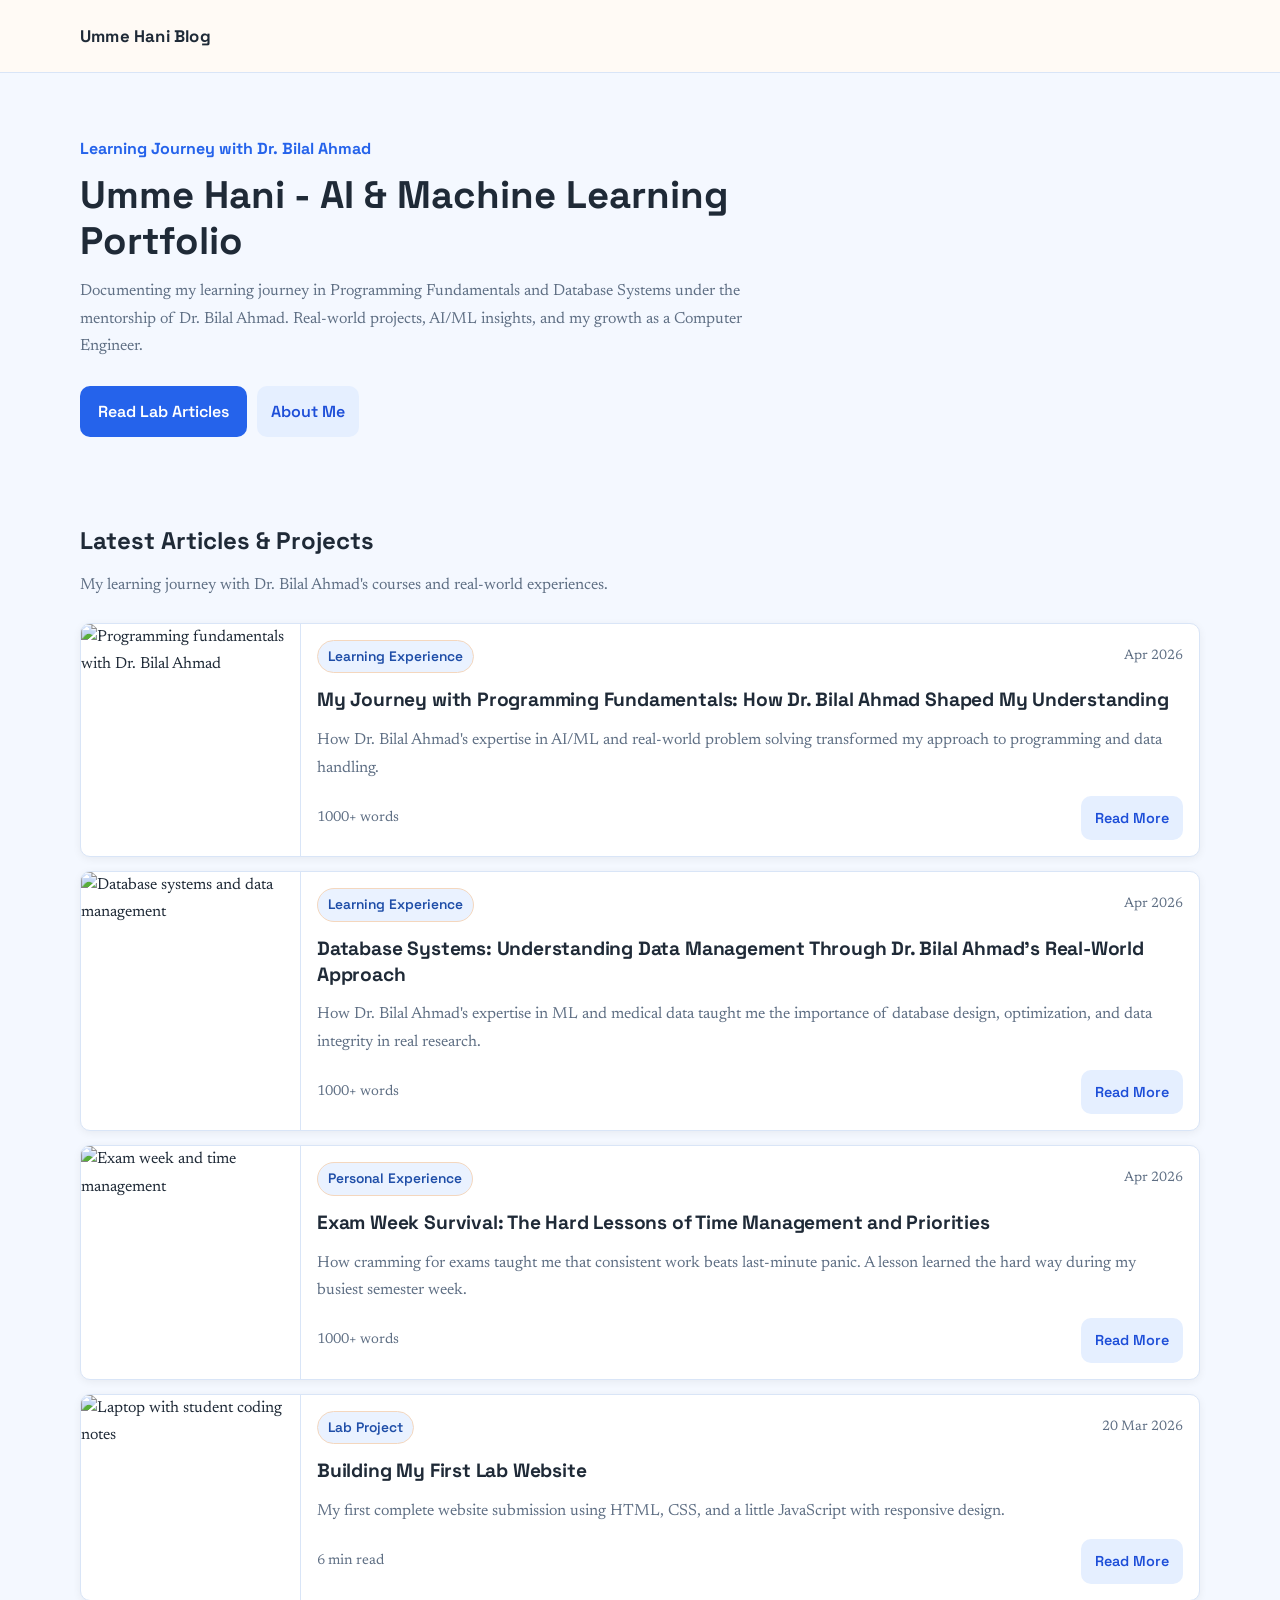
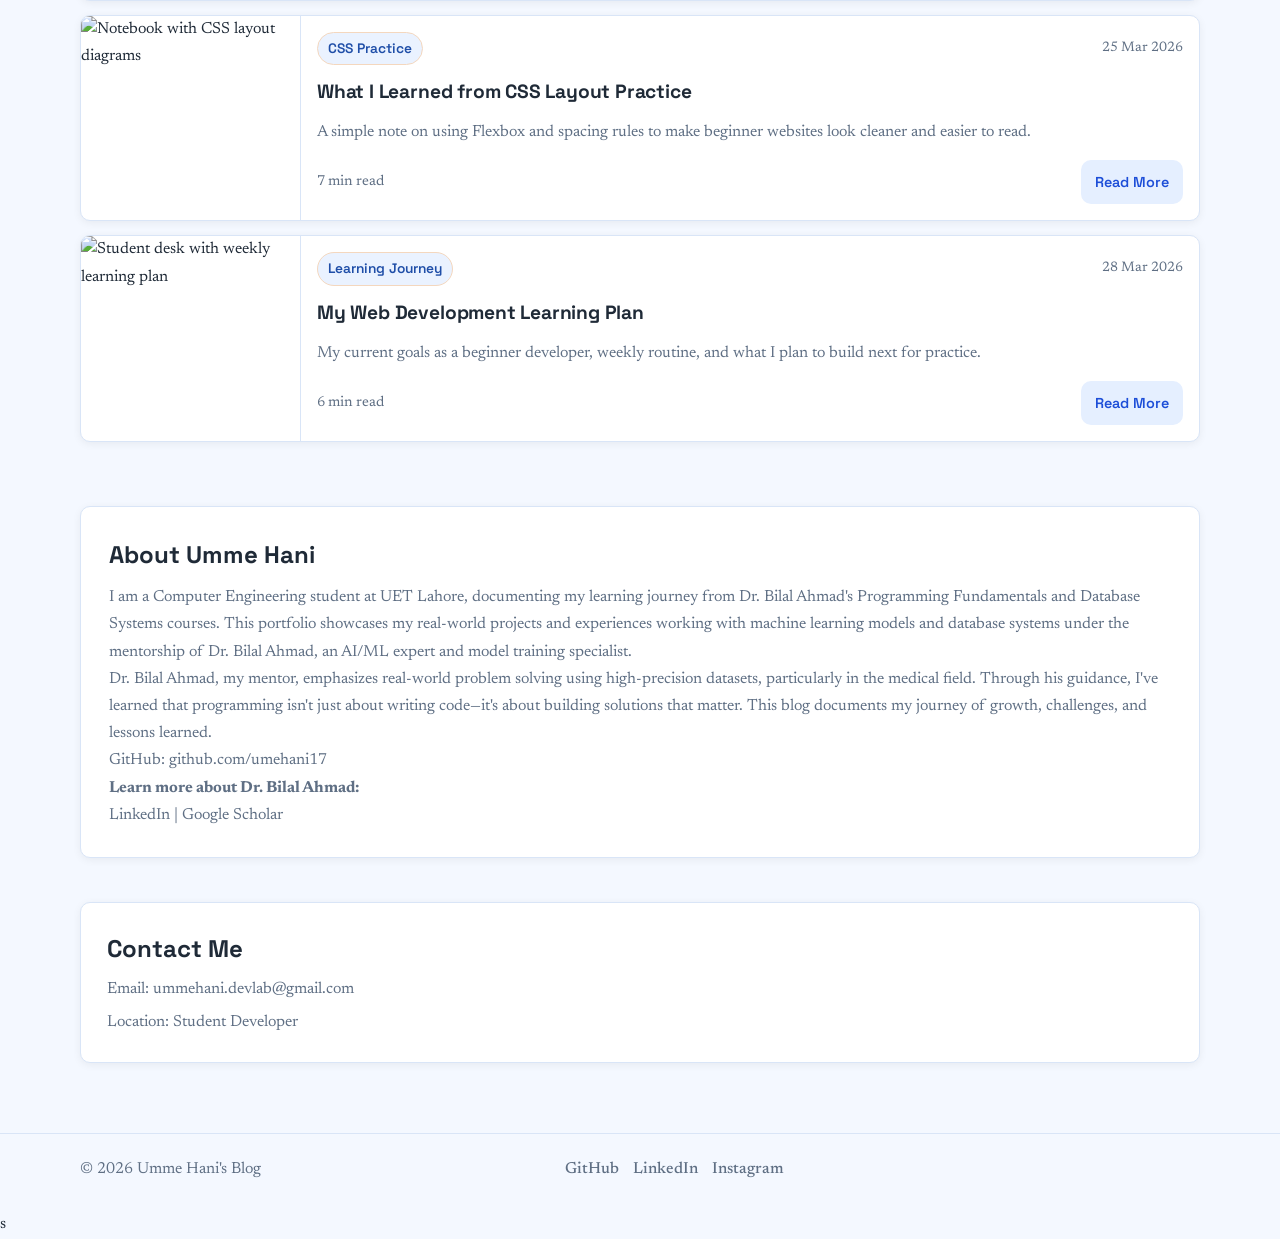
==== index.html @ 79489bd4 "Added "From Theory to Practice" blog post and updated homepage layout" ====
<!DOCTYPE html>
<html lang="en">
<head>
  <meta charset="UTF-8" />
  <meta name="viewport" content="width=device-width, initial-scale=1.0" />
  <title>Umme Hani Blog | Beginner Web Journal</title>
  <meta
    name="description"
    content="A beginner-friendly personal web development blog by Umme Hani."
  />
  <link rel="stylesheet" href="style.css" />
</head>
<body>
  <header class="site-header">
    <div class="container nav-wrap">
      <a href="index.html" class="logo">Umme Hani Blog</a>
    </div>
  </header>
  <main id="home">
    <section class="hero hero-umme">
      <div class="container hero-banner">
        <div class="hero-main">
         <p class="eyebrow">Learning Journey with Dr. Bilal Ahmad</p>
<h1>Umme Hani - AI & Machine Learning Portfolio</h1>
<p class="subtitle">
  Documenting my learning journey in Programming Fundamentals and Database Systems 
  under the mentorship of Dr. Bilal Ahmad. Real-world projects, AI/ML insights, and 
  my growth as a Computer Engineer.
</p>
          <div class="hero-actions">
            <a href="#articles" class="btn btn-primary">Read Lab Articles</a>
            <a href="#about" class="btn btn-secondary">About Me</a>
          </div>
        </div>
      </div>
    </section>

    <section class="posts-section" id="articles">
      <div class="container">
        <div class="section-head">
         <h2>Latest Articles & Projects</h2>
<p>My learning journey with Dr. Bilal Ahmad's courses and real-world experiences.</p>
        </div>

        <div class="post-grid post-list-layout" id="postGrid">
          <article class="post-card" data-search="programming fundamentals dr bilal ahmad ml ai coding">
            <a href="post_programming_fundamentals.html" class="post-thumb-link" aria-label="Read programming fundamentals post">
              <img class="post-thumb" src="https://picsum.photos/id/180/900/520" alt="Programming fundamentals with Dr. Bilal Ahmad" loading="lazy" />
            </a>
            <div class="post-content">
              <div class="post-meta-top">
                <span class="badge">Learning Experience</span>
                <span>Apr 2026</span>
              </div>
              <h3>My Journey with Programming Fundamentals: How Dr. Bilal Ahmad Shaped My Understanding</h3>
              <p>How Dr. Bilal Ahmad's expertise in AI/ML and real-world problem solving transformed my approach to programming and data handling.</p>
              <div class="post-meta-bottom">
                <span>1000+ words</span>
                <a href="post_programming_fundamentals.html" class="btn btn-secondary">Read More</a>
              </div>
            </div>
          </article>
          <article class="post-card" data-search="database systems dr bilal ahmad sql data management">
            <a href="post_database_systems.html" class="post-thumb-link" aria-label="Read database systems post">
              <img class="post-thumb" src="https://picsum.photos/id/165/900/520" alt="Database systems and data management" loading="lazy" />
            </a>
            <div class="post-content">
              <div class="post-meta-top">
                <span class="badge">Learning Experience</span>
                <span>Apr 2026</span>
              </div>
              <h3>Database Systems: Understanding Data Management Through Dr. Bilal Ahmad's Real-World Approach</h3>
              <p>How Dr. Bilal Ahmad's expertise in ML and medical data taught me the importance of database design, optimization, and data integrity in real research.</p>
              <div class="post-meta-bottom">
                <span>1000+ words</span>
                <a href="post_database_systems.html" class="btn btn-secondary">Read More</a>
              </div>
            </div>
          </article>
           <article class="post-card" data-search="exam week time management stress priority">
            <a href="post_exam_experience.html" class="post-thumb-link" aria-label="Read exam experience post">
              <img class="post-thumb" src="https://picsum.photos/id/201/900/520" alt="Exam week and time management" loading="lazy" />
            </a>
            <div class="post-content">
              <div class="post-meta-top">
                <span class="badge">Personal Experience</span>
                <span>Apr 2026</span>
              </div>
              <h3>Exam Week Survival: The Hard Lessons of Time Management and Priorities</h3>
              <p>How cramming for exams taught me that consistent work beats last-minute panic. A lesson learned the hard way during my busiest semester week.</p>
              <div class="post-meta-bottom">
                <span>1000+ words</span>
                <a href="post_exam_experience.html" class="btn btn-secondary">Read More</a>
              </div>
            </div>
          </article>
          <article class="post-card" data-search="first lab website html css beginner project">
  <a href="post1.html" class="post-thumb-link" aria-label="Read first lab website post">
    <img class="post-thumb" src="https://picsum.photos/id/20/900/520" alt="Laptop with student coding notes" loading="lazy" />
  </a>
  <div class="post-content">
    <div class="post-meta-top">
      <span class="badge">Lab Project</span>
      <span>20 Mar 2026</span>
    </div>
    <h3>Building My First Lab Website</h3>
    <p>My first complete website submission using HTML, CSS, and a little JavaScript with responsive design.</p>
    <div class="post-meta-bottom">
      <span>6 min read</span>
      <a href="post1.html" class="btn btn-secondary">Read More</a>
    </div>
  </div>
</article>

          <article class="post-card" data-search="css layout flexbox grid responsive beginner">
            <a href="post2.html" class="post-thumb-link" aria-label="Read CSS layout practice post">
              <img class="post-thumb" src="https://picsum.photos/id/160/900/520" alt="Notebook with CSS layout diagrams" loading="lazy" />
            </a>
            <div class="post-content">
              <div class="post-meta-top">
                <span class="badge">CSS Practice</span>
                <span>25 Mar 2026</span>
              </div>
              <h3>What I Learned from CSS Layout Practice</h3>
              <p>A simple note on using Flexbox and spacing rules to make beginner websites look cleaner and easier to read.</p>
              <div class="post-meta-bottom">
                <span>7 min read</span>
                <a href="post2.html" class="btn btn-secondary">Read More</a>
              </div>
            </div>
          </article>

          <article class="post-card" data-search="journey goals javascript beginner student">
            <a href="post3.html" class="post-thumb-link" aria-label="Read learning plan post">
              <img class="post-thumb" src="https://picsum.photos/id/3/900/520" alt="Student desk with weekly learning plan" loading="lazy" />
            </a>
            <div class="post-content">
              <div class="post-meta-top">
                <span class="badge">Learning Journey</span>
                <span>28 Mar 2026</span>
              </div>
              <h3>My Web Development Learning Plan</h3>
              <p>My current goals as a beginner developer, weekly routine, and what I plan to build next for practice.</p>
              <div class="post-meta-bottom">
                <span>6 min read</span>
                <a href="post3.html" class="btn btn-secondary">Read More</a>
                  </div>
  </div>
</article>
        </div>
      </div>
    </section>

    <section class="about-section" id="about">
  <div class="container about-card about-simple">
    <h2>About Umme Hani</h2>
    <p>
      I am a Computer Engineering student at UET Lahore, documenting my learning journey from 
      Dr. Bilal Ahmad's Programming Fundamentals and Database Systems courses. This portfolio 
      showcases my real-world projects and experiences working with machine learning models and 
      database systems under the mentorship of Dr. Bilal Ahmad, an AI/ML expert and model training 
      specialist.
    </p>
    <p>
      Dr. Bilal Ahmad, my mentor, emphasizes real-world problem solving using high-precision datasets, 
      particularly in the medical field. Through his guidance, I've learned that programming isn't just 
      about writing code—it's about building solutions that matter. This blog documents my journey of 
      growth, challenges, and lessons learned.
    </p>
    <p>
      GitHub: <a href="https://github.com/umehani17" target="_blank" rel="noopener noreferrer">github.com/umehani17</a>
    </p>
    <p>
      <strong>Learn more about Dr. Bilal Ahmad:</strong><br />
      <a href="https://www.linkedin.com/in/drbilalphd/" target="_blank" rel="noopener noreferrer">LinkedIn</a> | 
      <a href="https://scholar.google.com.au/citations?user=8nZ0jVkAAAAJ&hl=en" target="_blank" rel="noopener noreferrer">Google Scholar</a>
    </p>
  </div>
</section>

    <section class="newsletter" id="contact">
      <div class="container newsletter-wrap">
        <div>
          <h2>Contact Me</h2>
          <p>Email: ummehani.devlab@gmail.com</p>
          <p>Location: Student Developer</p>
        </div>
      </div>
    </section>
  </main>

  <footer class="site-footer">
    <div class="container footer-grid">
      <p>© 2026 Umme Hani's Blog</p>
      <div class="social-links">
          <a href="https://github.com/umehani17" target="_blank" rel="noopener noreferrer">GitHub</a>
        <a href="#" aria-label="LinkedIn">LinkedIn</a>
        <a href="#" aria-label="Instagram">Instagram</a>
      </div>
      <div class="quick-links"></div>
    </div>
  </footer>

  <script src="script.js"></script>
</body>
</html> 
s
---- style.css ----
@import url("https://fonts.googleapis.com/css2?family=JetBrains+Mono:wght@400;500&family=Newsreader:opsz,wght@6..72,400;6..72,500;6..72,600&family=Space+Grotesk:wght@400;500;600;700&display=swap");

:root {
  --blog-bg: #f4f8ff;
  --blog-surface: #ffffff;
  --blog-text: #1f2a37;
  --blog-text-secondary: #5f6f84;
  --blog-accent: #2563eb;
  --blog-accent-hover: #1d4ed8;
  --blog-border: #d9e5f7;
  --blog-code-bg: #1f1d25;
  --blog-code-surface: #2a2734;
  --blog-code-text: #e2def3;
  --blog-code-keyword: #c4b5fd;
  --blog-code-string: #86efac;
  --blog-code-comment: #9a92b8;
  --blog-code-function: #fde68a;
  --blog-code-number: #fca5a5;
  --blog-tag-bg: #eaf2ff;
  --blog-tag-text: #1f4ea8;
  --blog-shadow: rgba(0, 0, 0, 0.06);
  --font-display: "Space Grotesk", system-ui, sans-serif;
  --font-body: "Newsreader", Georgia, "Times New Roman", serif;
  --font-mono: "JetBrains Mono", "Fira Code", monospace;

  --bg: var(--blog-bg);
  --surface: var(--blog-surface);
  --surface-alt: #eaf1ff;
  --text: var(--blog-text);
  --muted: var(--blog-text-secondary);
  --line: var(--blog-border);
  --accent: var(--blog-accent);
  --accent-soft: #e5efff;
  --code-bg: var(--blog-code-bg);
  --code-line: #3a3a57;
  --success: var(--blog-accent);
  --shadow-sm: 0 2px 8px var(--blog-shadow);
  --shadow-md: 0 8px 18px rgba(30, 74, 169, 0.12);
  --radius: 10px;
}

* {
  box-sizing: border-box;
}

html {
  scroll-behavior: smooth;
}

body {
  margin: 0;
  font-family: var(--font-body);
  background: var(--bg);
  color: var(--text);
  line-height: 1.7;
}

h1,
h2,
h3,
h4,
h5,
h6,
.logo,
.main-nav a,
.btn,
.badge,
.article-meta,
.eyebrow,
.search-label {
  font-family: var(--font-display);
}

img {
  max-width: 100%;
}

a {
  color: inherit;
  text-decoration: none;
}

.container {
  width: min(1120px, 92%);
  margin: 0 auto;
}

.site-header {
  position: sticky;
  top: 0;
  z-index: 50;
  background: rgba(255, 250, 245, 0.96);
  backdrop-filter: blur(3px);
  border-bottom: 1px solid var(--line);
}

.nav-wrap {
  min-height: 72px;
  display: flex;
  align-items: center;
  justify-content: flex-start;
  gap: 24px;
}

.logo {
  font-size: 1.05rem;
  font-weight: 800;
  letter-spacing: 0.2px;
}

.main-nav {
  display: flex;
  align-items: center;
  gap: 24px;
}

.main-nav a {
  color: var(--muted);
  font-weight: 600;
  transition: color 0.2s ease, opacity 0.2s ease;
}

.main-nav a:hover {
  color: var(--text);
}

.main-nav a:focus-visible,
.btn:focus-visible,
.search-input:focus-visible,
.subscribe-form input:focus-visible,
.copy-btn:focus-visible,
.post-thumb-link:focus-visible {
  outline: 2px solid var(--accent);
  outline-offset: 2px;
}

.menu-toggle {
  display: none;
  border: 1px solid var(--line);
  border-radius: 10px;
  padding: 8px;
  background: var(--surface);
}

.menu-toggle span {
  display: block;
  width: 18px;
  height: 2px;
  border-radius: 2px;
  background: var(--text);
}

.menu-toggle span + span {
  margin-top: 4px;
}

.hero {
  padding: 80px 0 56px;
}

.hero-umme {
  padding-top: 56px;
}

.hero-alt .container {
  background: #edf3ff;
  border: 0;
  border-radius: 0;
  padding: 0;
}

.hero-banner {
  background: var(--bg);
  border: 0;
  border-radius: 0;
  padding: 6px 0 0;
  box-shadow: none;
}

.hero-main .subtitle {
  max-width: 680px;
}

.hero-actions {
  margin-top: 12px;
  display: flex;
  flex-wrap: wrap;
  gap: 10px;
}


.hero-grid {
  display: grid;
  grid-template-columns: 1.2fr 0.8fr;
  gap: 28px;
  align-items: center;
}

.eyebrow {
  margin: 0;
  color: var(--accent);
  font-weight: 700;
}

.hero h1 {
  margin: 10px 0 14px;
  line-height: 1.2;
  font-size: clamp(2rem, 3vw, 3rem);
  max-width: 760px;
}

.subtitle {
  margin: 0 0 26px;
  color: var(--muted);
  max-width: 700px;
}

.hero-card {
  background: var(--surface);
  border-radius: var(--radius);
  border: 1px solid var(--line);
  box-shadow: var(--shadow-sm);
  padding: 24px;
}

.hero-card h2 {
  margin-top: 0;
  font-size: 1.1rem;
}

.hero-card ul {
  margin: 8px 0 0;
  padding-left: 22px;
  color: var(--muted);
}

.btn {
  display: inline-flex;
  align-items: center;
  justify-content: center;
  border: 0;
  border-radius: 10px;
  font-weight: 600;
  cursor: pointer;
  transition: all 0.2s ease;
}

.btn-primary {
  background: var(--accent);
  color: #fff;
  padding: 12px 18px;
  box-shadow: none;
}

.btn-primary:hover {
  transform: translateY(-1px);
  background: var(--blog-accent-hover);
}

.btn-secondary {
  background: var(--accent-soft);
  color: var(--blog-accent-hover);
  padding: 10px 14px;
}

.btn-secondary:hover {
  background: #d8e8ff;
}

.search-section {
  padding-bottom: 24px;
}

.search-label {
  display: block;
  margin-bottom: 10px;
  font-weight: 600;
}

.search-input {
  width: 100%;
  border: 1px solid var(--line);
  border-radius: 12px;
  font-size: 0.98rem;
  padding: 12px 14px;
  background: var(--surface);
  transition: border-color 0.2s ease, box-shadow 0.2s ease;
}

.search-input:focus {
  border-color: #c8c0ff;
  box-shadow: 0 0 0 3px rgba(109, 94, 252, 0.12);
  outline: none;
}

.posts-section {
  padding: 28px 0 64px;
}

.section-head h2 {
  margin: 0;
}

.section-head p {
  margin: 10px 0 0;
  color: var(--muted);
}

.post-grid {
  margin-top: 24px;
  display: grid;
  grid-template-columns: repeat(3, minmax(0, 1fr));
  gap: 20px;
}

.post-card {
  background: var(--surface);
  border: 1px solid var(--line);
  border-radius: var(--radius);
  box-shadow: var(--shadow-sm);
  overflow: hidden;
  display: flex;
  flex-direction: column;
  transition: transform 0.25s ease, box-shadow 0.25s ease;
}

.post-card:hover {
  transform: none;
  box-shadow: var(--shadow-md);
}

.post-thumb-link {
  display: block;
  overflow: hidden;
  border-bottom: 1px solid var(--line);
}

.post-thumb {
  width: 100%;
  height: 190px;
  object-fit: cover;
  display: block;
  transition: transform 0.35s ease;
}

.post-card:hover .post-thumb {
  transform: none;
}

.post-content {
  padding: 18px 18px 20px;
  display: flex;
  flex-direction: column;
  gap: 14px;
  flex: 1;
}

.post-meta-top {
  display: flex;
  align-items: center;
  justify-content: space-between;
  font-size: 0.86rem;
  color: var(--muted);
}

.badge {
  border: 1px solid #f4d7be;
  border-radius: 999px;
  padding: 4px 10px;
  font-weight: 600;
  color: var(--blog-tag-text);
  background: var(--blog-tag-bg);
}

.post-card h3 {
  margin: 0;
  font-size: 1.2rem;
  line-height: 1.35;
  letter-spacing: -0.01em;
}

.post-card p {
  margin: 0;
  color: var(--muted);
  flex: 1;
  font-size: 1rem;
}

.post-meta-bottom {
  display: flex;
  align-items: center;
  justify-content: space-between;
  gap: 14px;
  color: var(--muted);
  font-size: 0.9rem;
}

.about-section {
  padding-bottom: 44px;
}

.about-card {
  background: var(--surface);
  border: 1px solid var(--line);
  border-radius: var(--radius);
  box-shadow: var(--shadow-sm);
  padding: 28px;
}

.about-card h2 {
  margin: 0 0 8px;
}

.about-card p {
  margin: 0;
  color: var(--muted);
}

.newsletter {
  padding: 0 0 70px;
}

.newsletter-wrap {
  background: var(--surface);
  border: 1px solid var(--line);
  border-radius: var(--radius);
  box-shadow: var(--shadow-sm);
  padding: 26px;
  display: flex;
  justify-content: space-between;
  gap: 20px;
  align-items: center;
}

.newsletter h2 {
  margin: 0;
}

.newsletter p {
  margin: 6px 0 0;
  color: var(--muted);
}

.subscribe-form {
  display: flex;
  gap: 10px;
  flex-wrap: wrap;
}

.subscribe-form input {
  width: 270px;
  max-width: 100%;
  border: 1px solid var(--line);
  border-radius: 10px;
  padding: 11px 12px;
  font-size: 0.98rem;
  transition: border-color 0.2s ease, box-shadow 0.2s ease;
}

.subscribe-form input:focus {
  border-color: #c8c0ff;
  box-shadow: 0 0 0 3px rgba(109, 94, 252, 0.12);
  outline: none;
}

.site-footer {
  border-top: 1px solid var(--line);
  padding: 22px 0 28px;
}

.footer-grid {
  display: grid;
  grid-template-columns: 1.2fr 1fr 1fr;
  align-items: center;
  gap: 16px;
}

.footer-grid p {
  margin: 0;
  color: var(--muted);
}

.social-links,
.quick-links {
  display: flex;
  gap: 14px;
  justify-content: center;
}

.social-links a,
.quick-links a {
  color: var(--muted);
  font-weight: 500;
}

.social-links a:hover,
.quick-links a:hover {
  color: var(--text);
}

.quick-links:empty {
  display: none;
}

/* Article page styles */
.article-main {
  padding: 36px 0 70px;
}

.article-wrap {
  width: min(900px, 92%);
  margin: 0 auto;
}

.back-link {
  display: inline-flex;
  align-items: center;
  gap: 7px;
  color: var(--blog-accent-hover);
  font-weight: 600;
  margin-bottom: 20px;
}

.article-header {
  background: var(--surface);
  border: 1px solid var(--line);
  border-radius: var(--radius);
  box-shadow: var(--shadow-sm);
  padding: 26px;
  margin-bottom: 24px;
}

.article-header .badge {
  margin-right: 8px;
}

.article-header h1 {
  margin: 14px 0 10px;
  line-height: 1.25;
  font-size: clamp(1.8rem, 3vw, 2.4rem);
}

.article-meta {
  color: var(--muted);
  font-size: 0.92rem;
}

.article-intro {
  margin-top: 14px;
  font-size: 1.05rem;
}

.article-content {
  background: var(--surface);
  border: 1px solid var(--line);
  border-radius: var(--radius);
  box-shadow: var(--shadow-sm);
  padding: 30px;
}

.article-content h2 {
  margin: 0 0 10px;
  line-height: 1.3;
}

.article-content h3 {
  margin: 26px 0 8px;
}

.article-content p {
  margin: 0 0 16px;
  color: #2c3441;
}

.article-content ul {
  margin: 0 0 18px;
  padding-left: 22px;
  color: #2c3441;
}

.article-content li + li {
  margin-top: 8px;
}

.code-block {
  position: relative;
  margin: 18px 0 24px;
  border: 1px solid #343453;
  border-radius: 14px;
  overflow: hidden;
  background: var(--code-bg);
}

.code-header {
  display: flex;
  justify-content: space-between;
  align-items: center;
  border-bottom: 1px solid var(--code-line);
  padding: 9px 12px;
  color: var(--blog-code-text);
  font-size: 0.84rem;
  background: var(--blog-code-surface);
}

.copy-btn {
  border: 1px solid #46466b;
  border-radius: 8px;
  color: var(--blog-code-text);
  background: #303051;
  padding: 5px 8px;
  font-size: 0.78rem;
  cursor: pointer;
}

.copy-btn:hover {
  background: #3b3b61;
}

.code-block pre {
  margin: 0;
  overflow-x: auto;
  padding: 16px;
}

.code-block code {
  display: block;
  font-family: var(--font-mono);
  color: var(--blog-code-text);
  font-size: 0.88rem;
  line-height: 1.7;
  white-space: pre;
}

.token-key {
  color: var(--blog-code-keyword);
}

.token-type {
  color: var(--blog-code-number);
}

.token-fn {
  color: var(--blog-code-function);
}

.token-str {
  color: var(--blog-code-string);
}

.token-comment {
  color: var(--blog-code-comment);
}

.related-posts {
  margin-top: 26px;
  background: var(--surface);
  border: 1px solid var(--line);
  border-radius: var(--radius);
  box-shadow: var(--shadow-sm);
  padding: 22px;
}

.related-posts h3 {
  margin-top: 0;
}

.related-links {
  display: grid;
  grid-template-columns: repeat(2, minmax(0, 1fr));
  gap: 10px;
}

.related-links a {
  border: 1px solid var(--line);
  border-radius: 10px;
  padding: 11px 12px;
  color: #2f3a4c;
  transition: all 0.2s ease;
}

.related-links a:hover {
  border-color: #bfd3f7;
  background: #edf4ff;
}

.post-list-layout {
  grid-template-columns: 1fr;
  gap: 14px;
}

.post-list-layout .post-card {
  display: grid;
  grid-template-columns: 220px 1fr;
  align-items: stretch;
}

.post-list-layout .post-thumb-link {
  border-right: 1px solid var(--line);
  border-bottom: 0;
}

.post-list-layout .post-thumb {
  height: 100%;
}

.post-list-layout .post-content {
  padding: 16px;
}

.article-header {
  border-left: 4px solid var(--accent);
  box-shadow: none;
}

.article-content,
.related-posts {
  box-shadow: none;
}

/* Keep post sections clean without side borders */
.article-header,
.article-content,
.related-posts {
  border: 0 !important;
}

.article-header {
  border-left: 0 !important;
}

.toast {
  position: fixed;
  right: 18px;
  bottom: 18px;
  background: #1c273d;
  color: #fff;
  border-radius: 10px;
  padding: 10px 12px;
  opacity: 0;
  pointer-events: none;
  transform: translateY(10px);
  transition: all 0.25s ease;
}

.toast.show {
  opacity: 1;
  transform: translateY(0);
}

.empty-result {
  padding: 26px 10px;
  text-align: center;
  color: var(--muted);
  font-weight: 500;
  grid-column: 1 / -1;
}

@media (max-width: 960px) {
  .hero-grid,
  .hero-banner,
  .post-grid,
  .post-list-layout .post-card {
    grid-template-columns: 1fr;
  }

  .newsletter-wrap,
  .footer-grid {
    grid-template-columns: 1fr;
    display: grid;
  }

  .social-links,
  .quick-links {
    justify-content: flex-start;
  }

  .post-list-layout .post-thumb-link {
    border-right: 0;
    border-bottom: 1px solid var(--line);
  }
}

@media (max-width: 760px) {
  .menu-toggle {
    display: inline-flex;
    flex-direction: column;
    gap: 0;
  }

  .main-nav {
    position: absolute;
    left: 4%;
    right: 4%;
    top: 76px;
    background: rgba(246, 244, 255, 0.98);
    border: 1px solid var(--line);
    border-radius: 12px;
    box-shadow: var(--shadow-sm);
    display: none;
    flex-direction: column;
    align-items: flex-start;
    padding: 12px;
    gap: 10px;
  }

  .main-nav.open {
    display: flex;
  }

  .article-content,
  .article-header,
  .related-posts {
    padding: 20px;
  }

  .article-meta {
    line-height: 1.8;
  }

  .article-content h2 {
    font-size: 1.45rem;
  }

  .article-content h3 {
    font-size: 1.2rem;
  }

  .code-block code {
    font-size: 0.8rem;
    line-height: 1.6;
  }

  .related-links {
    grid-template-columns: 1fr;
  }

  .post-meta-top {
    flex-wrap: wrap;
    gap: 8px;
  }

  .post-meta-bottom {
    flex-wrap: wrap;
  }

  .post-thumb {
    height: 175px;
  }

  .subscribe-form input {
    width: 100%;
  }
}

@media (max-width: 480px) {
  .container {
    width: min(1120px, 94%);
  }

  .hero {
    padding-top: 64px;
  }

  .hero-banner {
    padding: 18px 14px;
  }

  .post-content {
    padding: 16px;
  }

  .post-thumb {
    height: 160px;
  }

  .article-content,
  .article-header,
  .related-posts {
    padding: 16px;
  }

  .code-block pre {
    padding: 12px;
  }
}
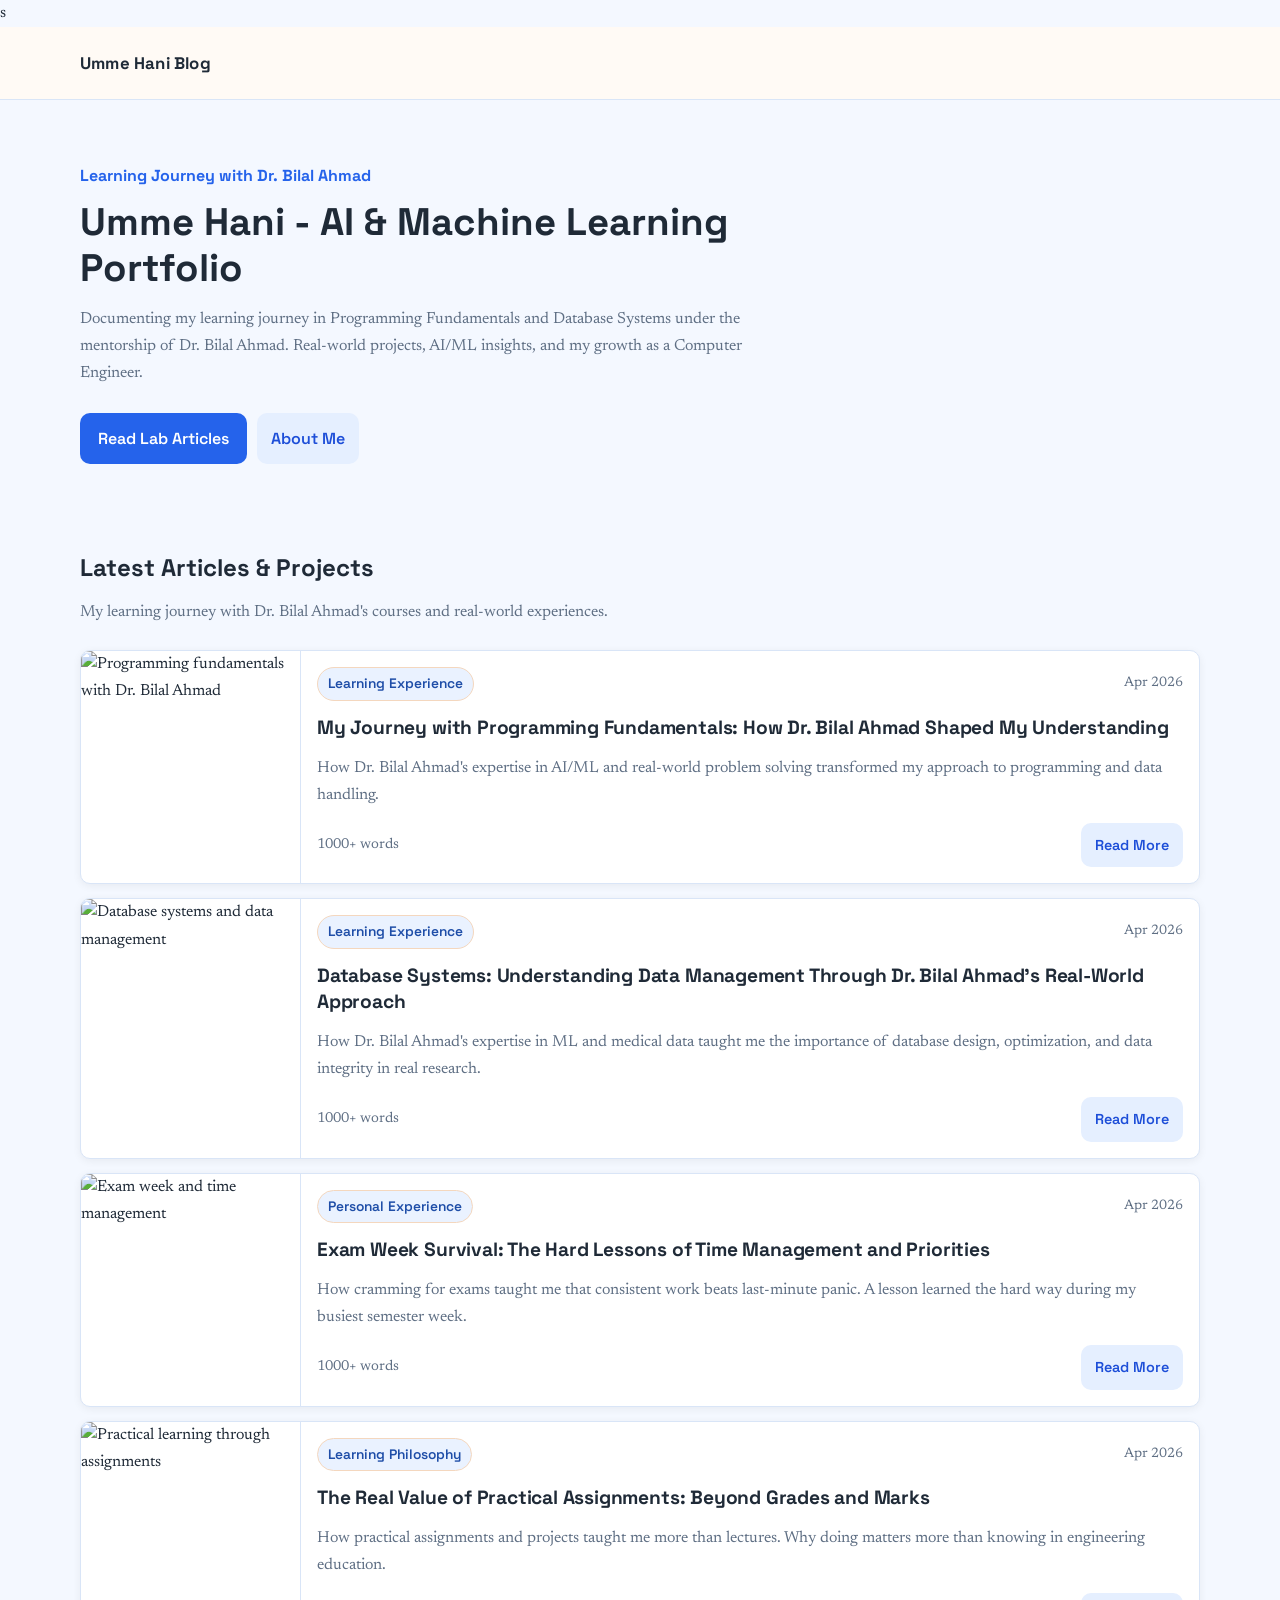
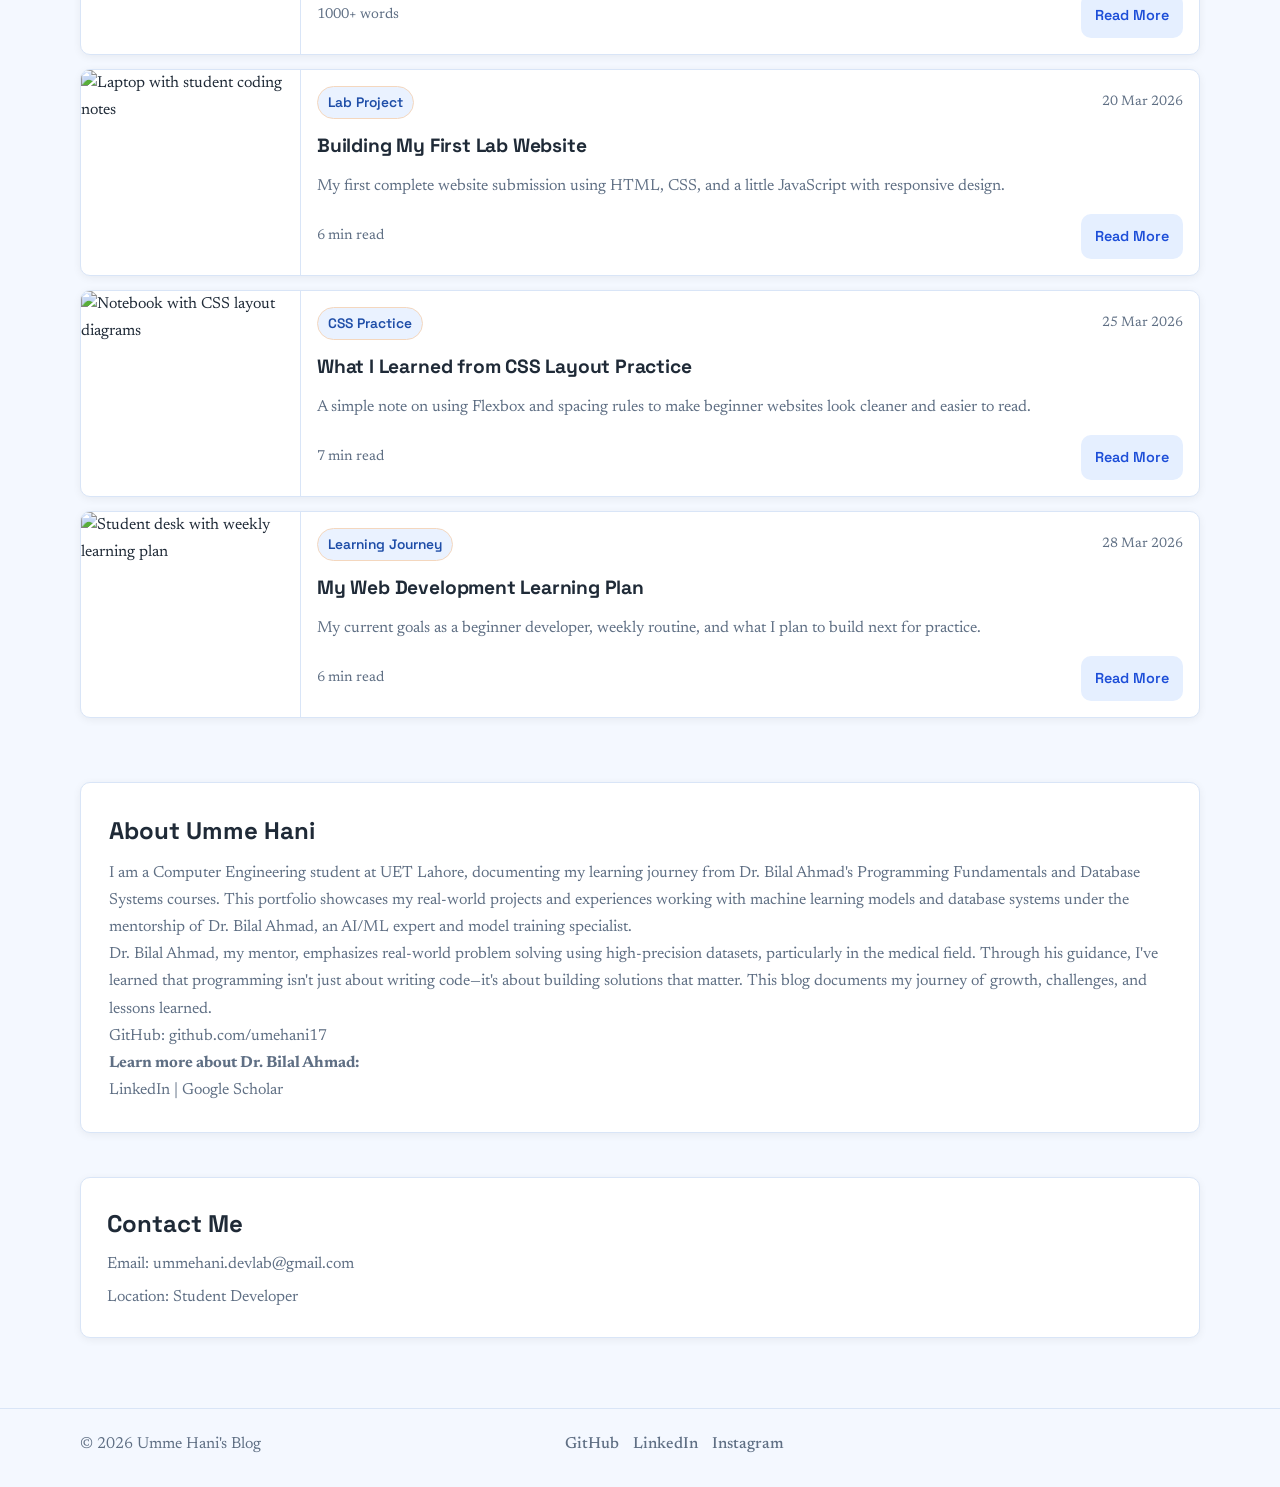
==== commit f99cd7ac: "Add Practical Learning post about value of assignments and real-world learning" ====
--- a/index.html
+++ b/index.html
@@ -10,7 +10,7 @@
   />
   <link rel="stylesheet" href="style.css" />
 </head>
-<body>
+<body>s
   <header class="site-header">
     <div class="container nav-wrap">
       <a href="index.html" class="logo">Umme Hani Blog</a>
@@ -94,6 +94,23 @@
               </div>
             </div>
           </article>
+          <article class="post-card" data-search="practical assignments real learning coding database projects">
+            <a href="post_practical_learning.html" class="post-thumb-link" aria-label="Read practical assignments post">
+              <img class="post-thumb" src="https://picsum.photos/id/125/900/520" alt="Practical learning through assignments" loading="lazy" />
+            </a>
+            <div class="post-content">
+              <div class="post-meta-top">
+                <span class="badge">Learning Philosophy</span>
+                <span>Apr 2026</span>
+              </div>
+              <h3>The Real Value of Practical Assignments: Beyond Grades and Marks</h3>
+              <p>How practical assignments and projects taught me more than lectures. Why doing matters more than knowing in engineering education.</p>
+              <div class="post-meta-bottom">
+                <span>1000+ words</span>
+                <a href="post_practical_learning.html" class="btn btn-secondary">Read More</a>
+              </div>
+            </div>
+          </article>
           <article class="post-card" data-search="first lab website html css beginner project">
   <a href="post1.html" class="post-thumb-link" aria-label="Read first lab website post">
     <img class="post-thumb" src="https://picsum.photos/id/20/900/520" alt="Laptop with student coding notes" loading="lazy" />
@@ -203,5 +220,4 @@
 
   <script src="script.js"></script>
 </body>
-</html> 
-s+</html> 
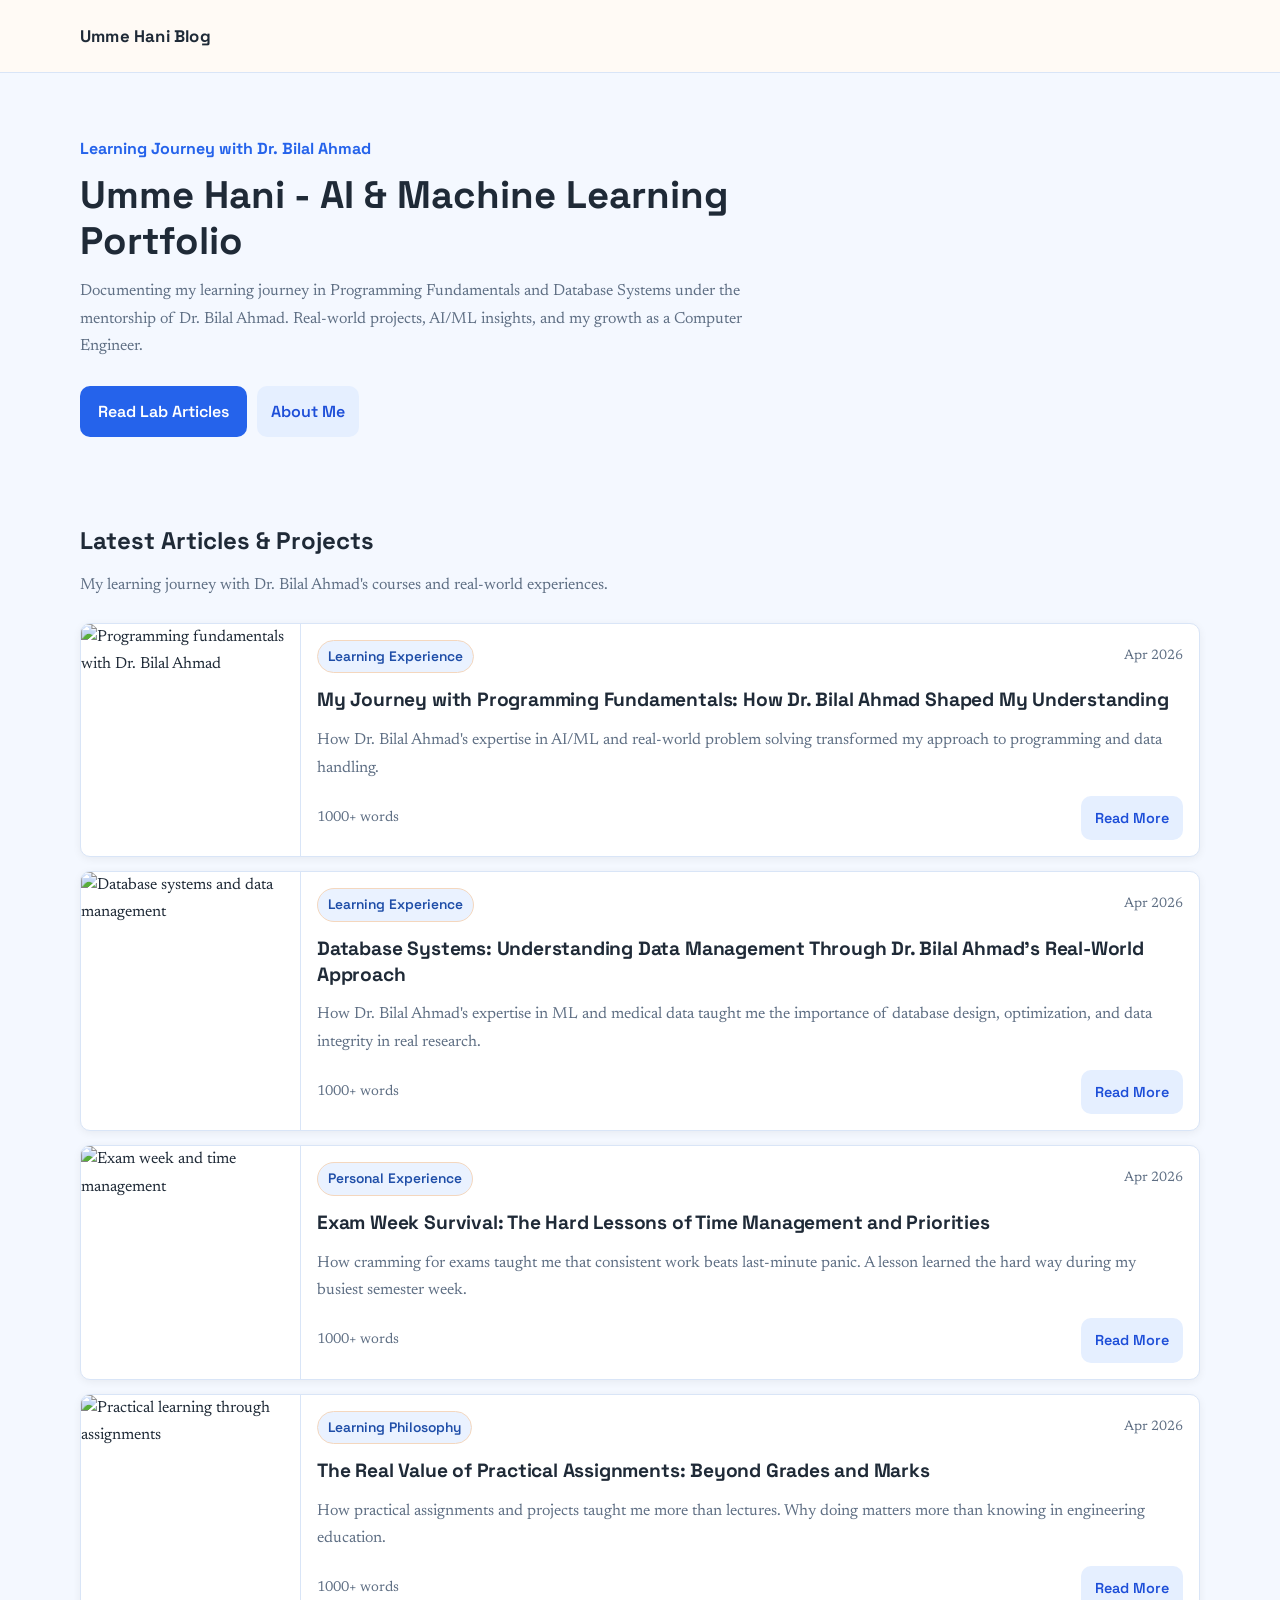
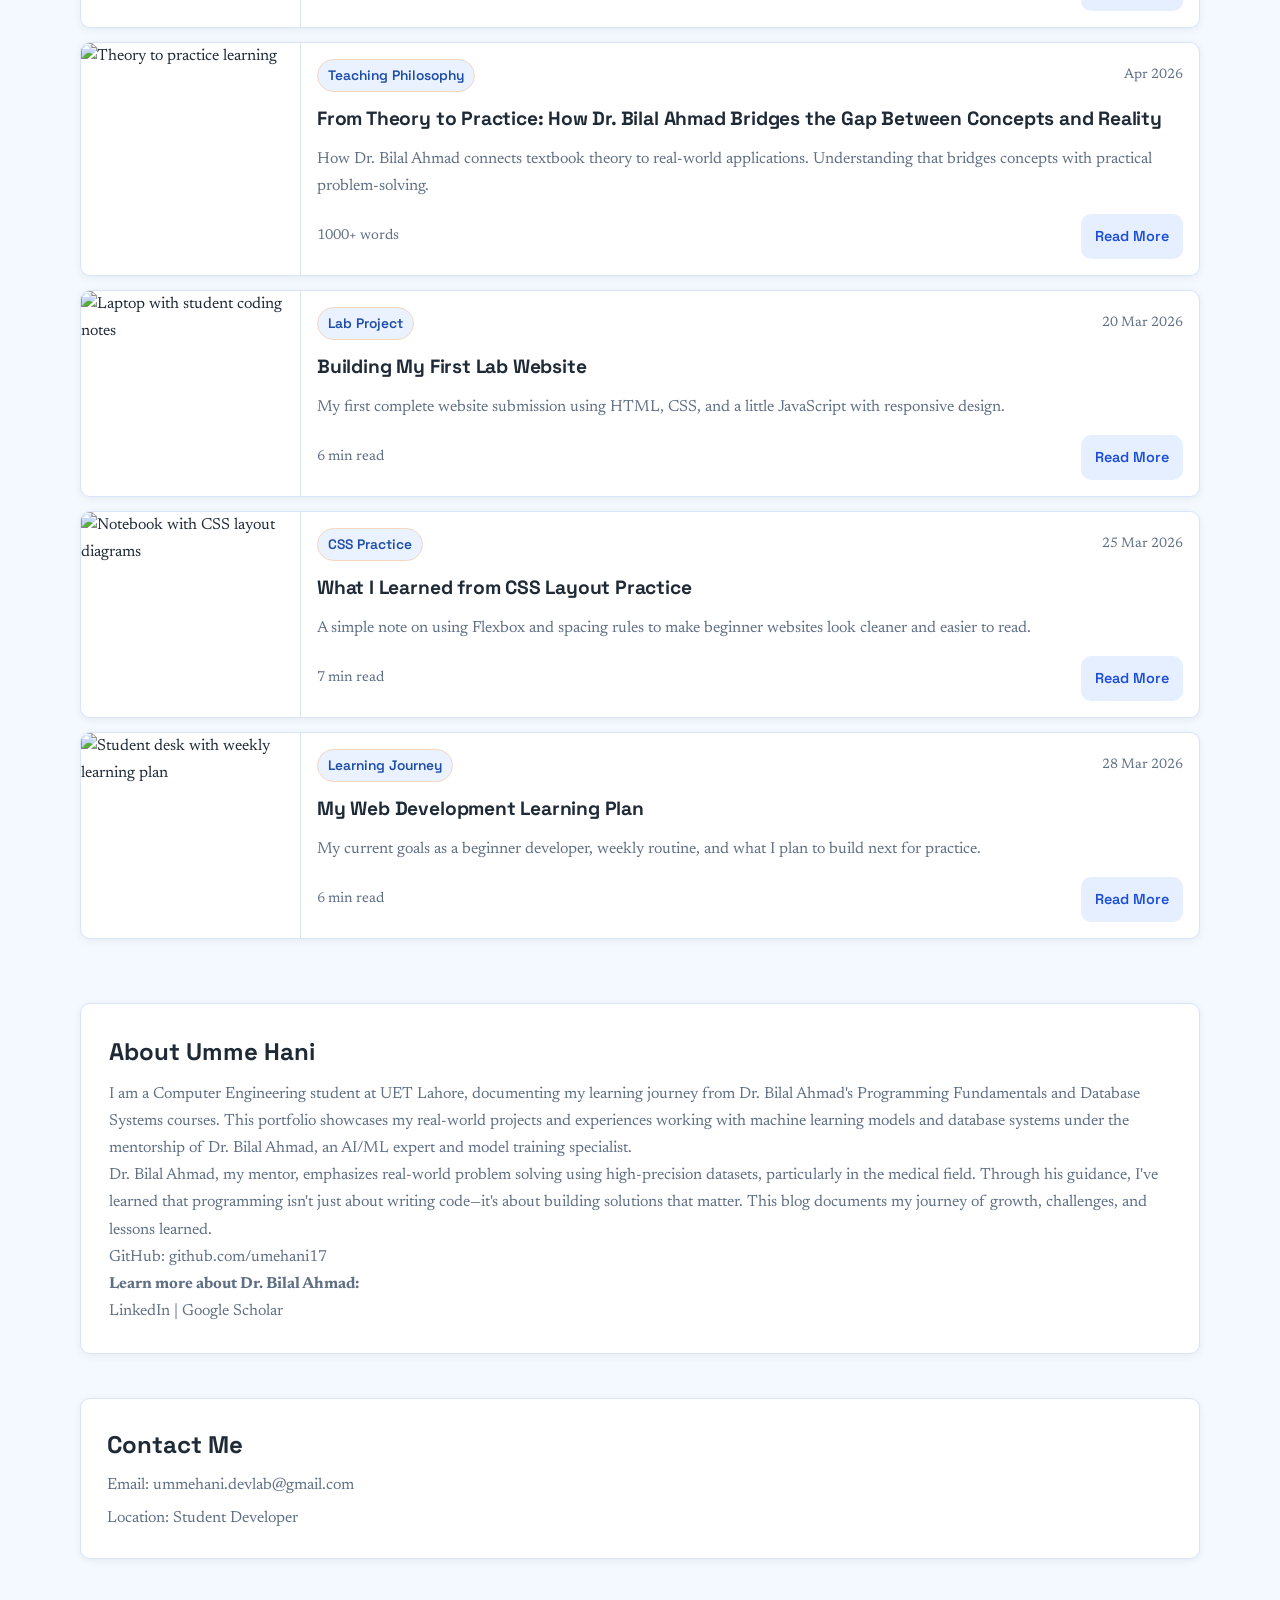
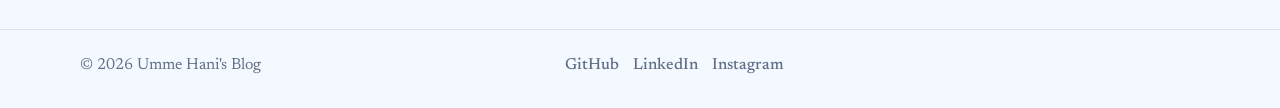
==== commit 4b74dce3: "Add Theory to Practice blog post and update index with new post link" ====
--- a/index.html
+++ b/index.html
@@ -10,7 +10,7 @@
   />
   <link rel="stylesheet" href="style.css" />
 </head>
-<body>s
+<body>
   <header class="site-header">
     <div class="container nav-wrap">
       <a href="index.html" class="logo">Umme Hani Blog</a>
@@ -111,6 +111,23 @@
               </div>
             </div>
           </article>
+          <article class="post-card" data-search="theory practice real world application problem solving">
+            <a href="post_theory_practice.html" class="post-thumb-link" aria-label="Read theory to practice post">
+              <img class="post-thumb" src="https://picsum.photos/id/132/900/520" alt="Theory to practice learning" loading="lazy" />
+            </a>
+            <div class="post-content">
+              <div class="post-meta-top">
+                <span class="badge">Teaching Philosophy</span>
+                <span>Apr 2026</span>
+              </div>
+              <h3>From Theory to Practice: How Dr. Bilal Ahmad Bridges the Gap Between Concepts and Reality</h3>
+              <p>How Dr. Bilal Ahmad connects textbook theory to real-world applications. Understanding that bridges concepts with practical problem-solving.</p>
+              <div class="post-meta-bottom">
+                <span>1000+ words</span>
+                <a href="post_theory_practice.html" class="btn btn-secondary">Read More</a>
+              </div>
+            </div>
+          </article>
           <article class="post-card" data-search="first lab website html css beginner project">
   <a href="post1.html" class="post-thumb-link" aria-label="Read first lab website post">
     <img class="post-thumb" src="https://picsum.photos/id/20/900/520" alt="Laptop with student coding notes" loading="lazy" />
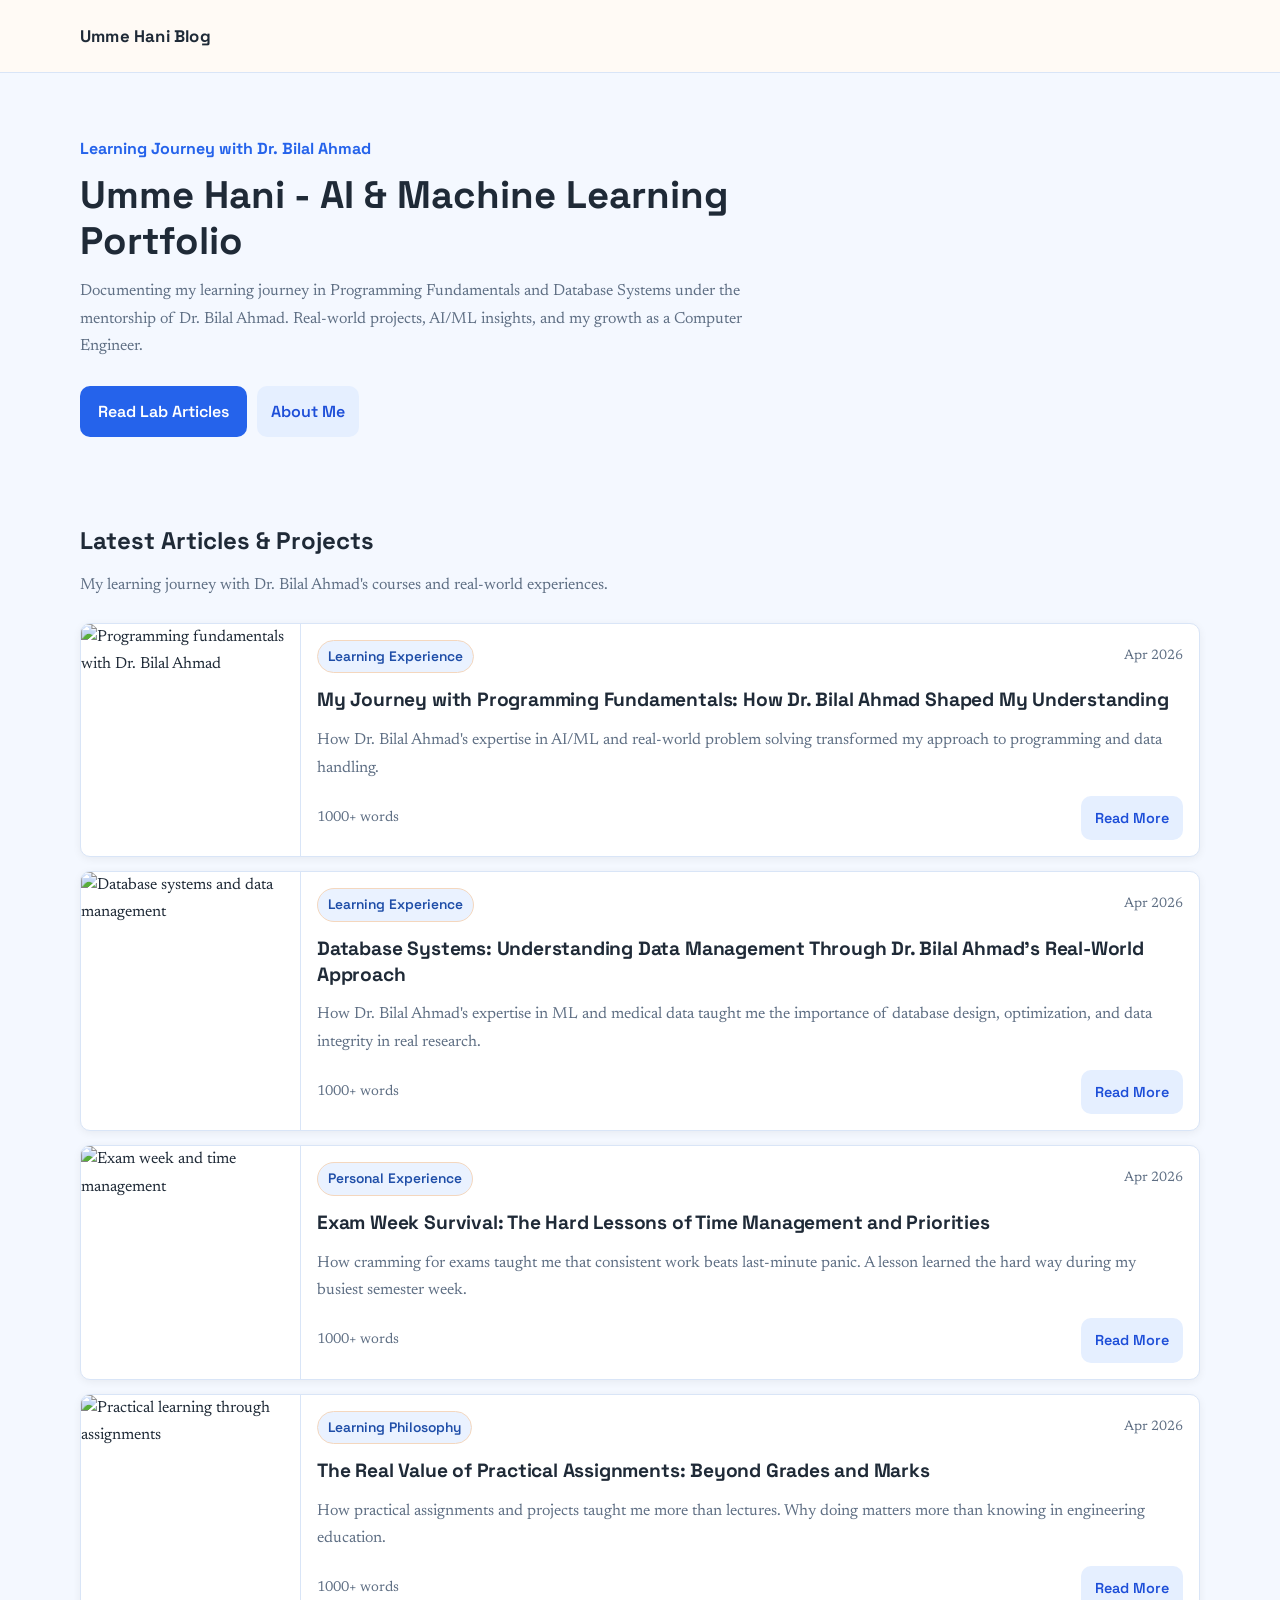
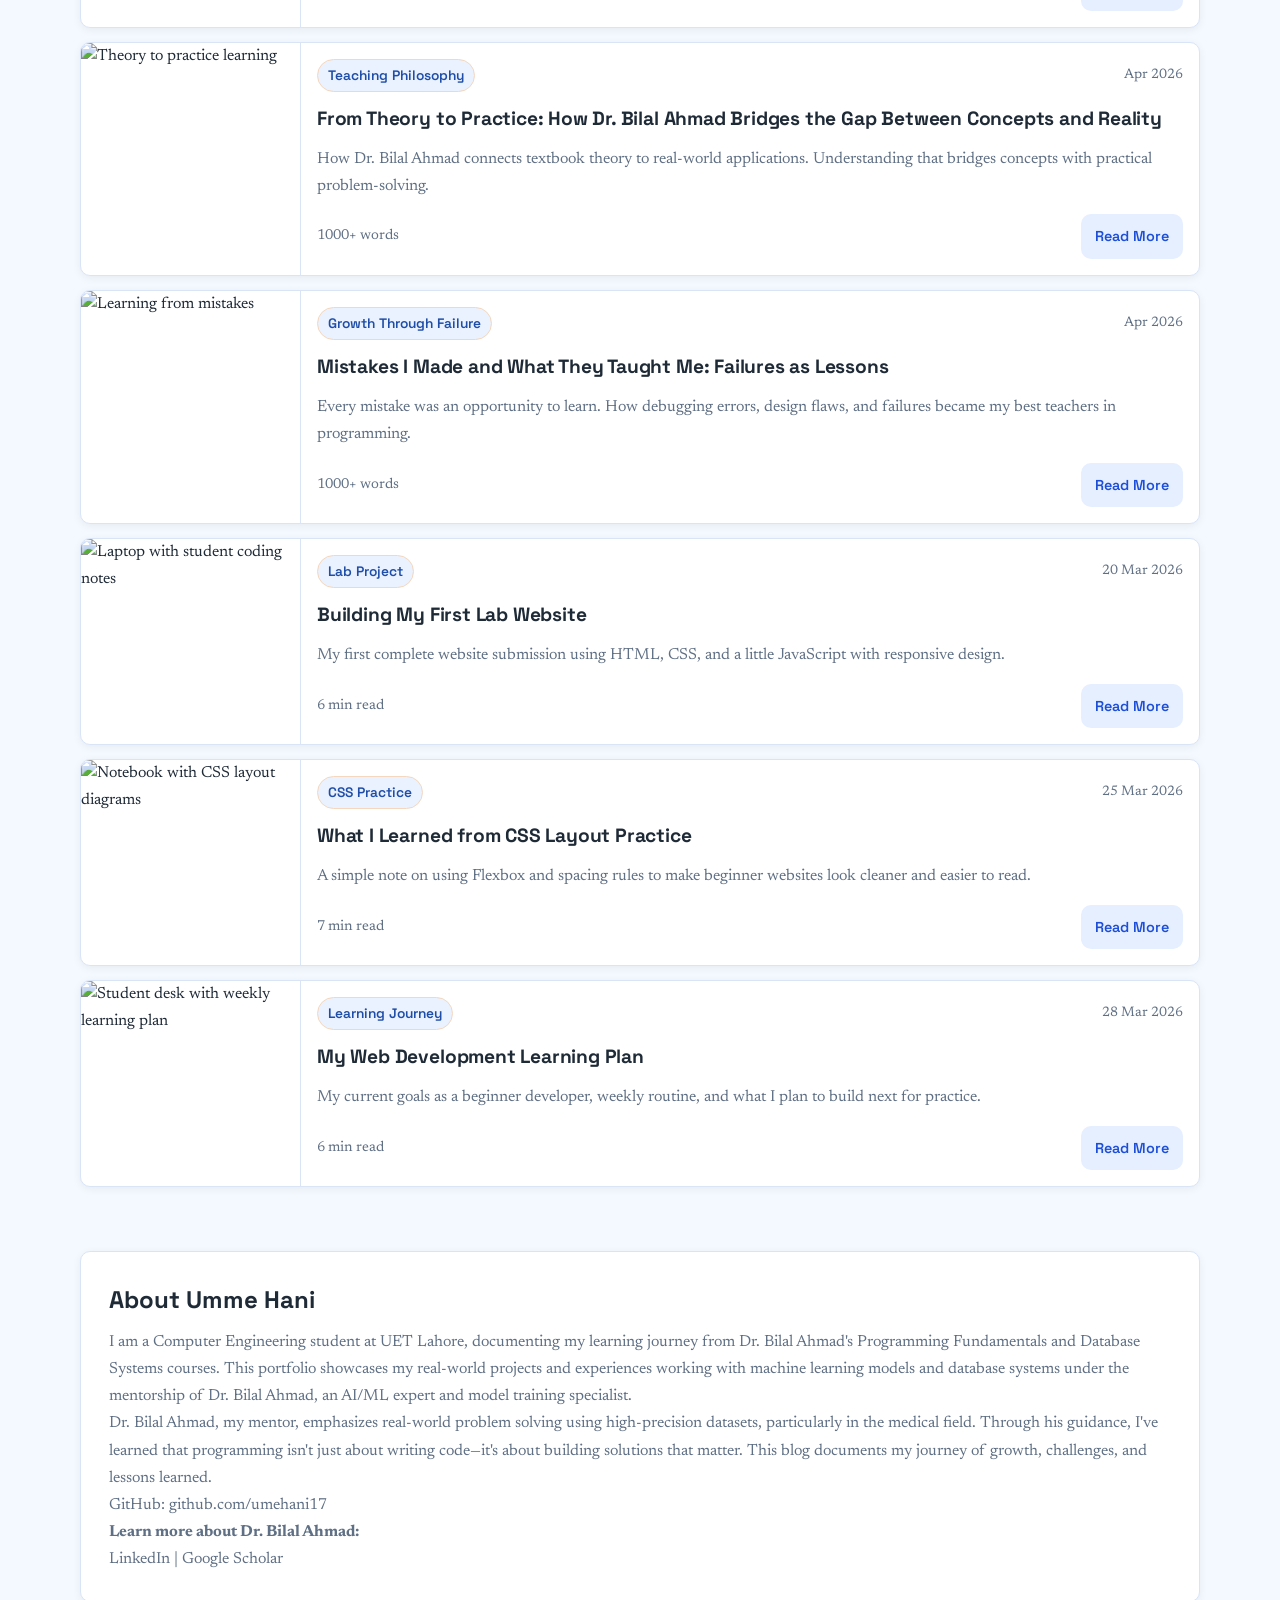
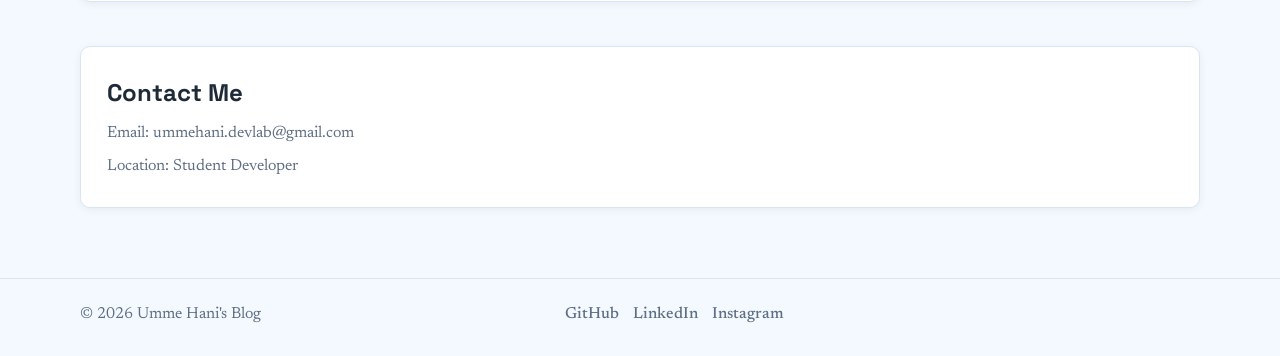
==== commit d2aa54f7: "Add Mistakes and Lessons blog post about learning from failures" ====
--- a/index.html
+++ b/index.html
@@ -128,6 +128,23 @@
               </div>
             </div>
           </article>
+          <article class="post-card" data-search="mistakes learning debugging failures growth lessons">
+            <a href="post_mistakes.html" class="post-thumb-link" aria-label="Read mistakes lessons post">
+              <img class="post-thumb" src="https://picsum.photos/id/143/900/520" alt="Learning from mistakes" loading="lazy" />
+            </a>
+            <div class="post-content">
+              <div class="post-meta-top">
+                <span class="badge">Growth Through Failure</span>
+                <span>Apr 2026</span>
+              </div>
+              <h3>Mistakes I Made and What They Taught Me: Failures as Lessons</h3>
+              <p>Every mistake was an opportunity to learn. How debugging errors, design flaws, and failures became my best teachers in programming.</p>
+              <div class="post-meta-bottom">
+                <span>1000+ words</span>
+                <a href="post_mistakes.html" class="btn btn-secondary">Read More</a>
+              </div>
+            </div>
+          </article>
           <article class="post-card" data-search="first lab website html css beginner project">
   <a href="post1.html" class="post-thumb-link" aria-label="Read first lab website post">
     <img class="post-thumb" src="https://picsum.photos/id/20/900/520" alt="Laptop with student coding notes" loading="lazy" />
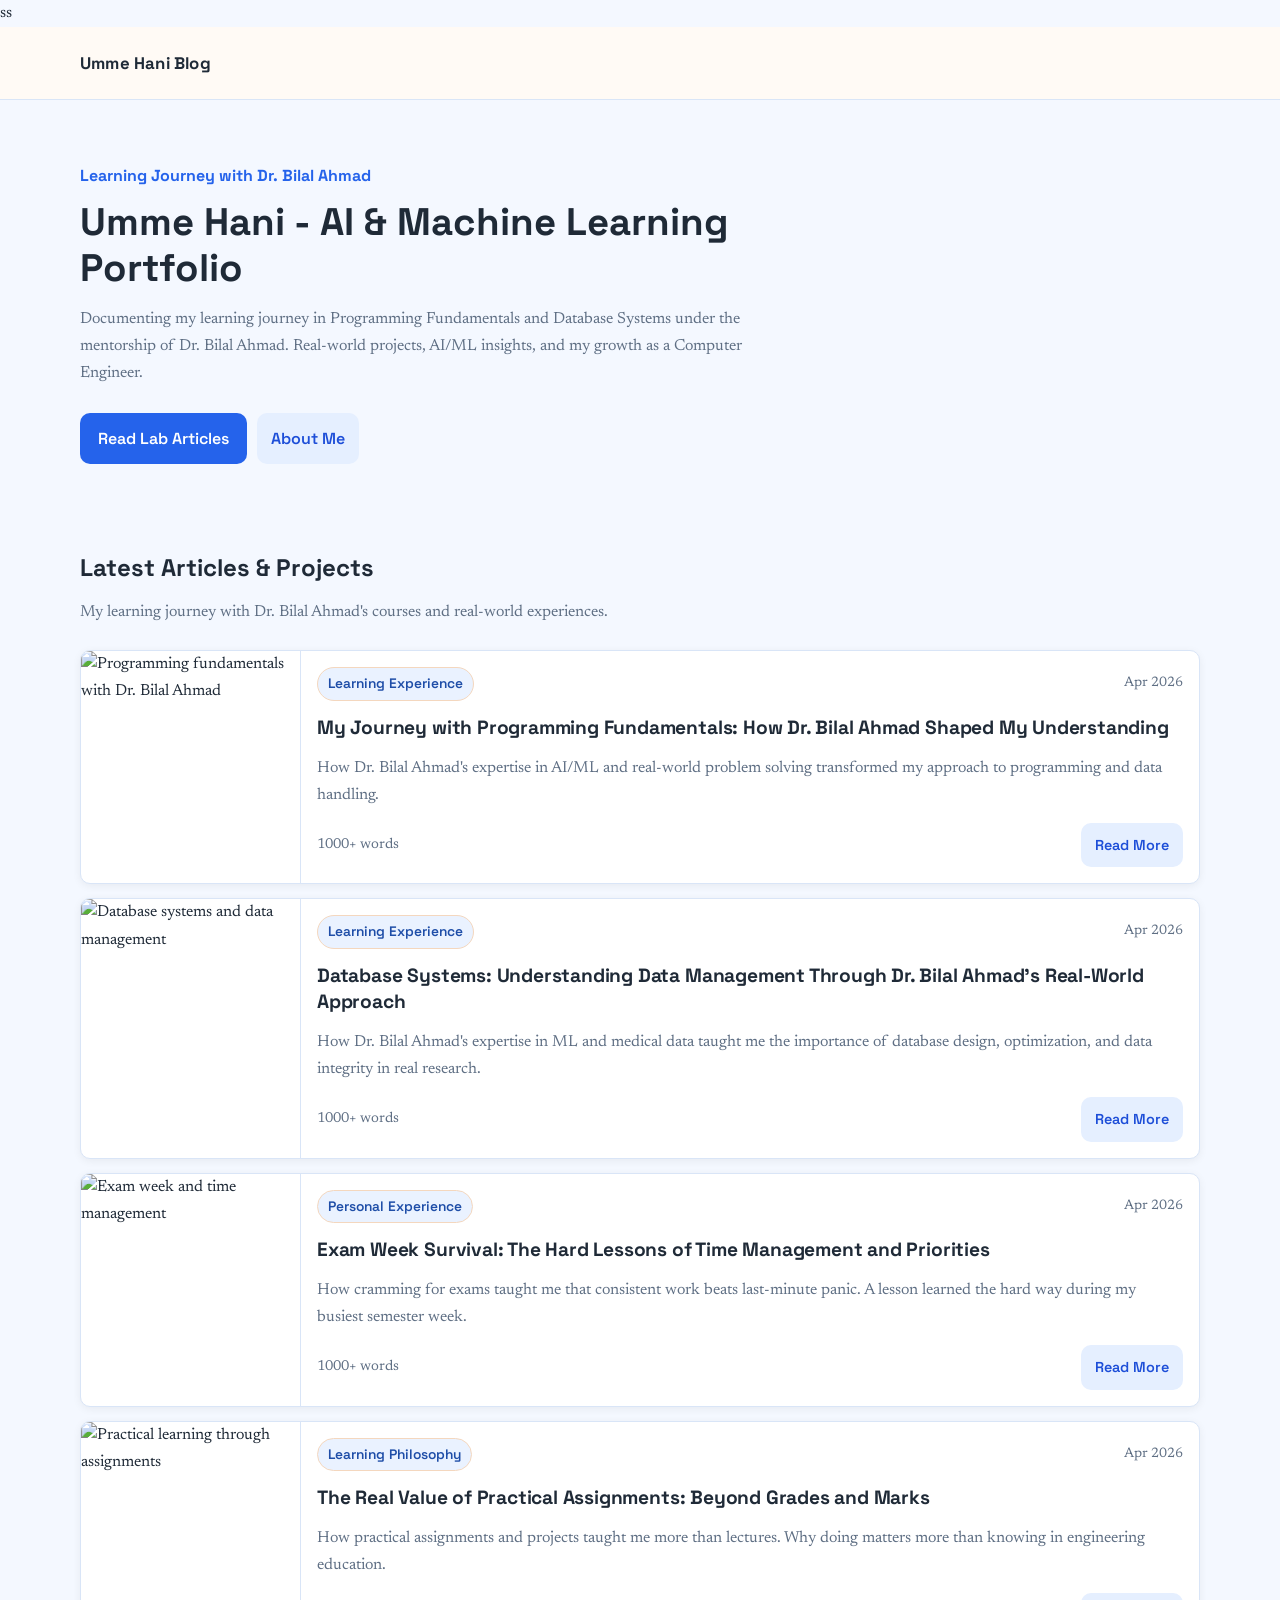
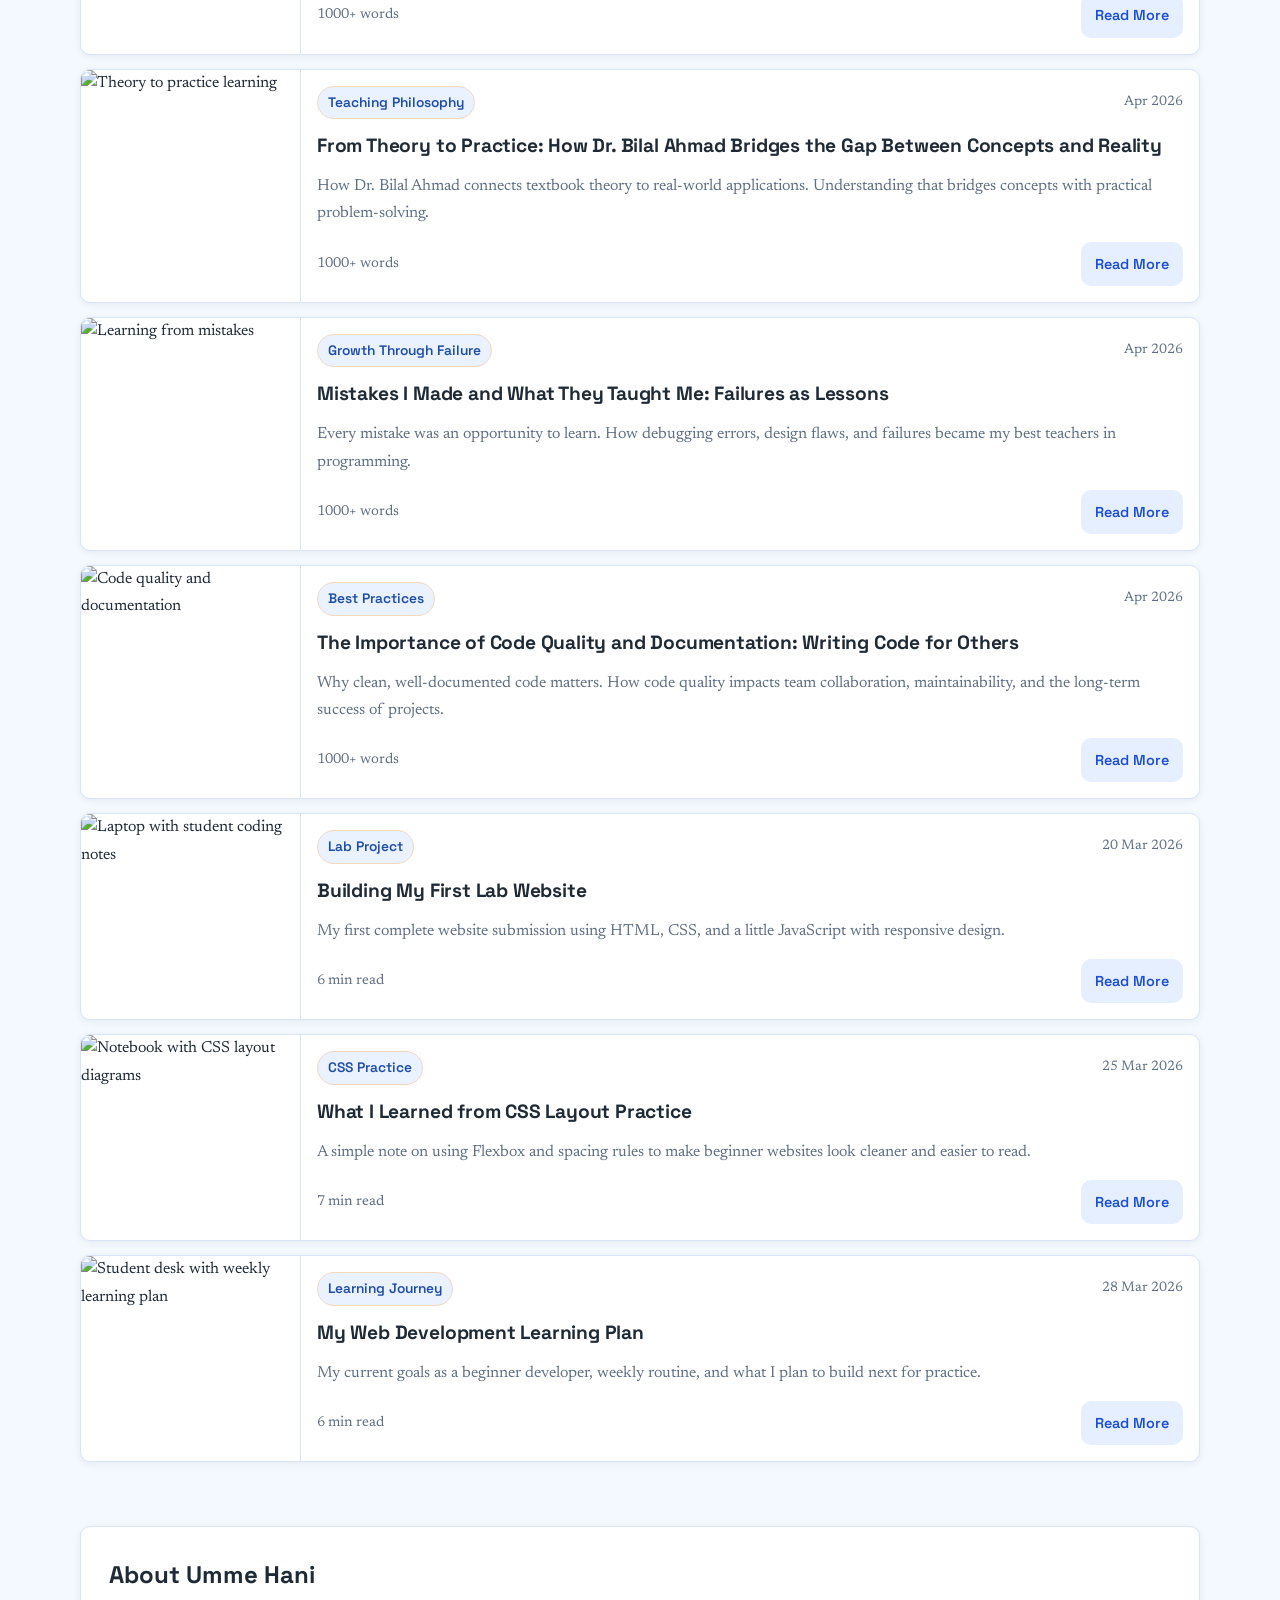
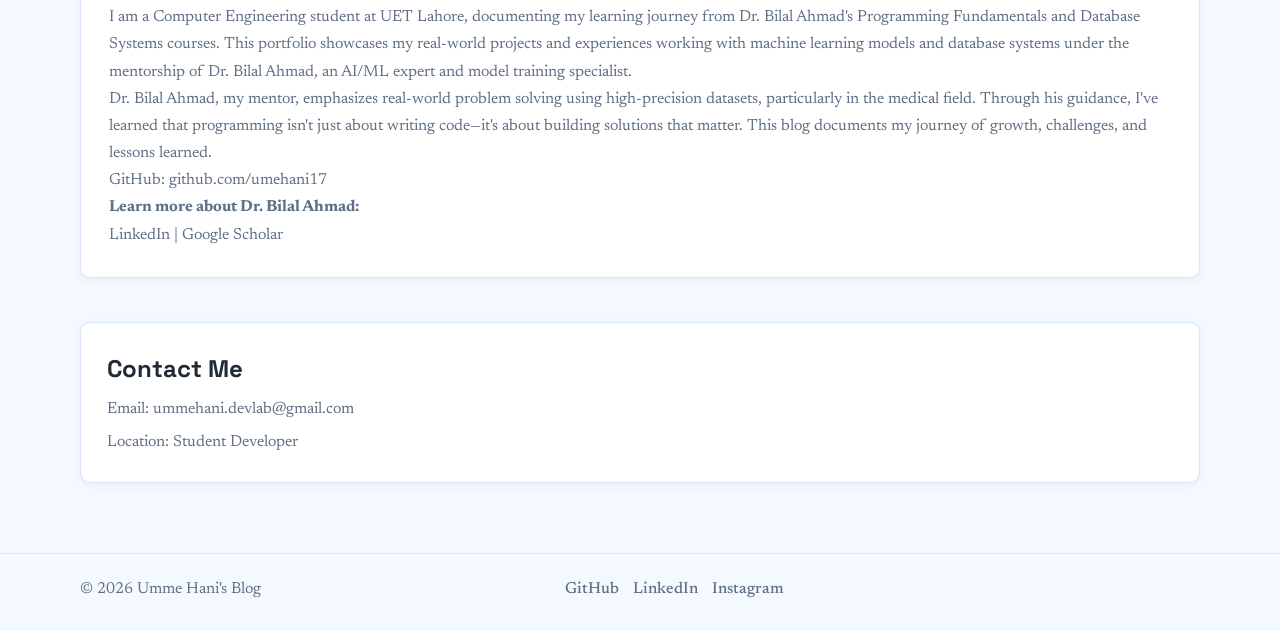
==== commit fa152488: "Add Code Quality and Documentation blog post" ====
--- a/index.html
+++ b/index.html
@@ -2,7 +2,7 @@
 <html lang="en">
 <head>
   <meta charset="UTF-8" />
-  <meta name="viewport" content="width=device-width, initial-scale=1.0" />
+  <meta name="viewport" content="width=device-width, initial-scale=1.0" />ss
   <title>Umme Hani Blog | Beginner Web Journal</title>
   <meta
     name="description"
@@ -145,6 +145,23 @@
               </div>
             </div>
           </article>
+          <article class="post-card" data-search="code quality documentation readability maintainability clean code">
+            <a href="post_code_quality.html" class="post-thumb-link" aria-label="Read code quality post">
+              <img class="post-thumb" src="https://picsum.photos/id/156/900/520" alt="Code quality and documentation" loading="lazy" />
+            </a>
+            <div class="post-content">
+              <div class="post-meta-top">
+                <span class="badge">Best Practices</span>
+                <span>Apr 2026</span>
+              </div>
+              <h3>The Importance of Code Quality and Documentation: Writing Code for Others</h3>
+              <p>Why clean, well-documented code matters. How code quality impacts team collaboration, maintainability, and the long-term success of projects.</p>
+              <div class="post-meta-bottom">
+                <span>1000+ words</span>
+                <a href="post_code_quality.html" class="btn btn-secondary">Read More</a>
+              </div>
+            </div>
+          </article>
           <article class="post-card" data-search="first lab website html css beginner project">
   <a href="post1.html" class="post-thumb-link" aria-label="Read first lab website post">
     <img class="post-thumb" src="https://picsum.photos/id/20/900/520" alt="Laptop with student coding notes" loading="lazy" />
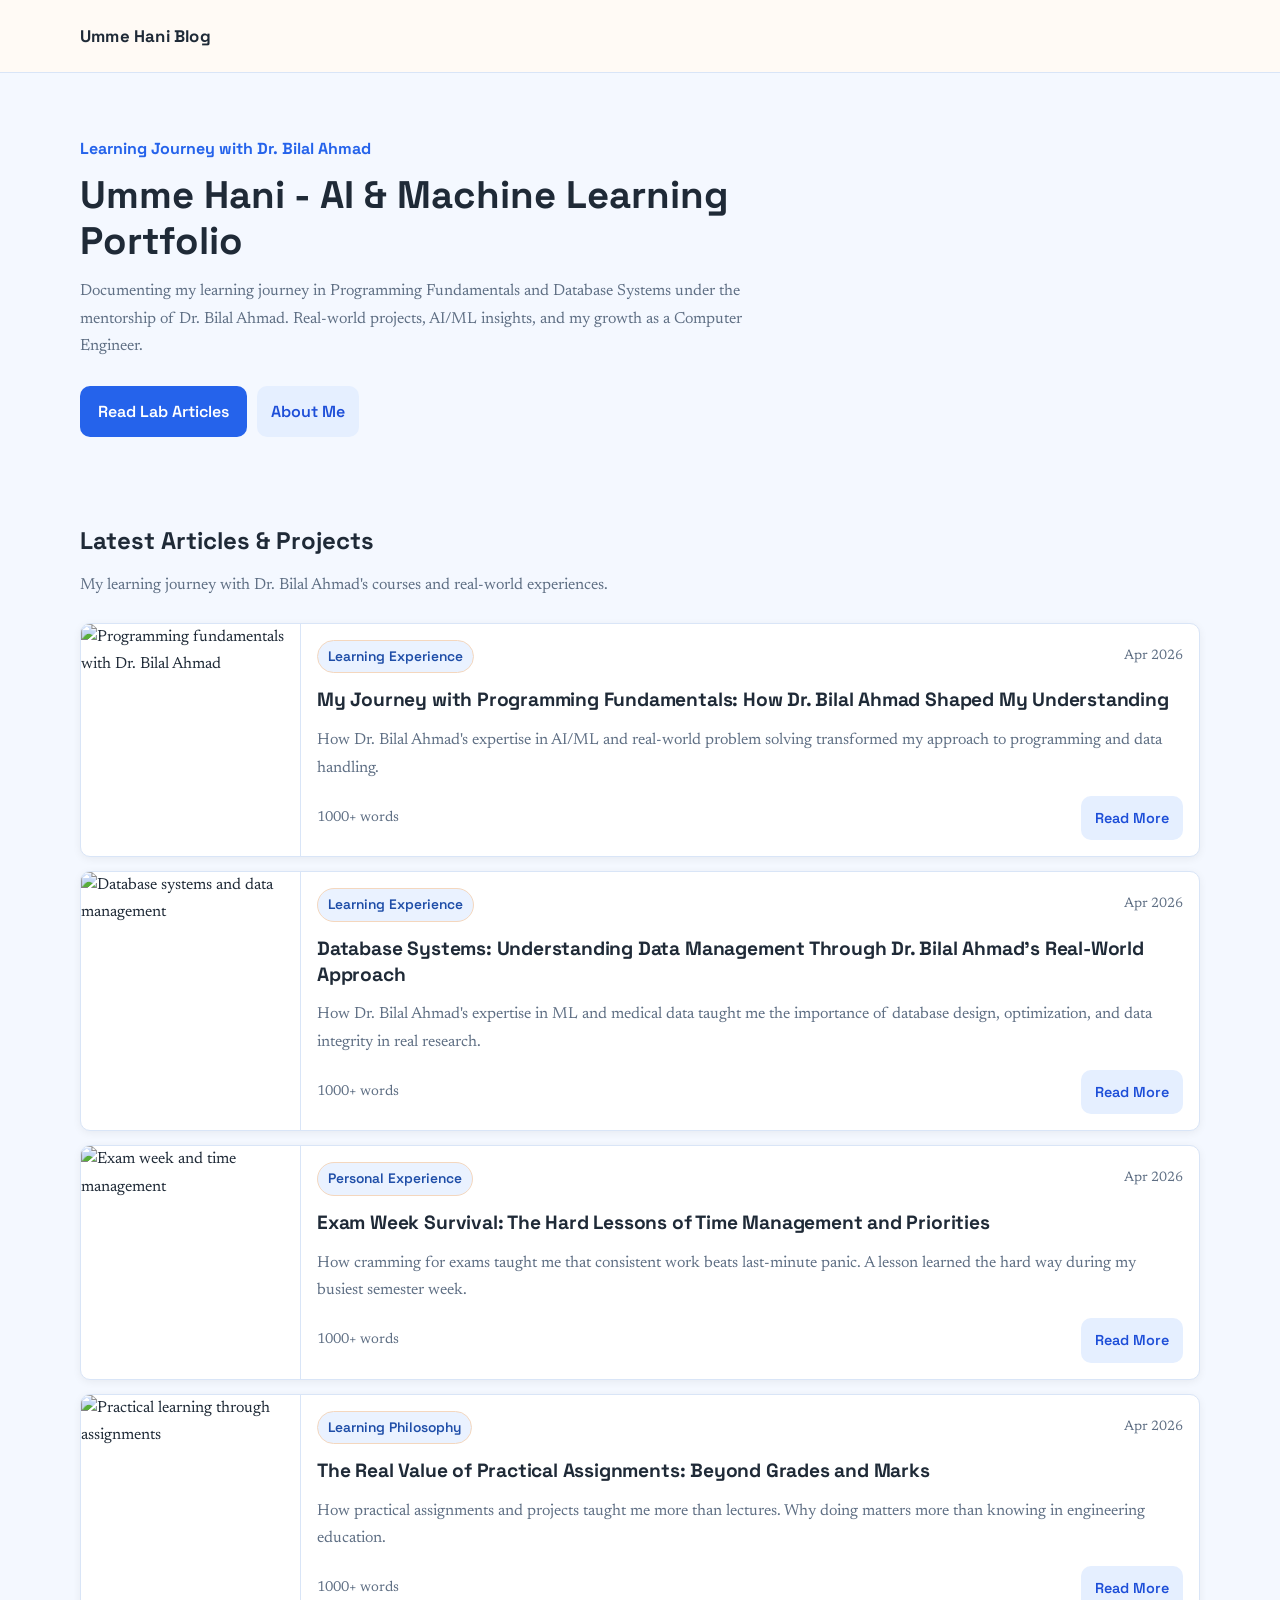
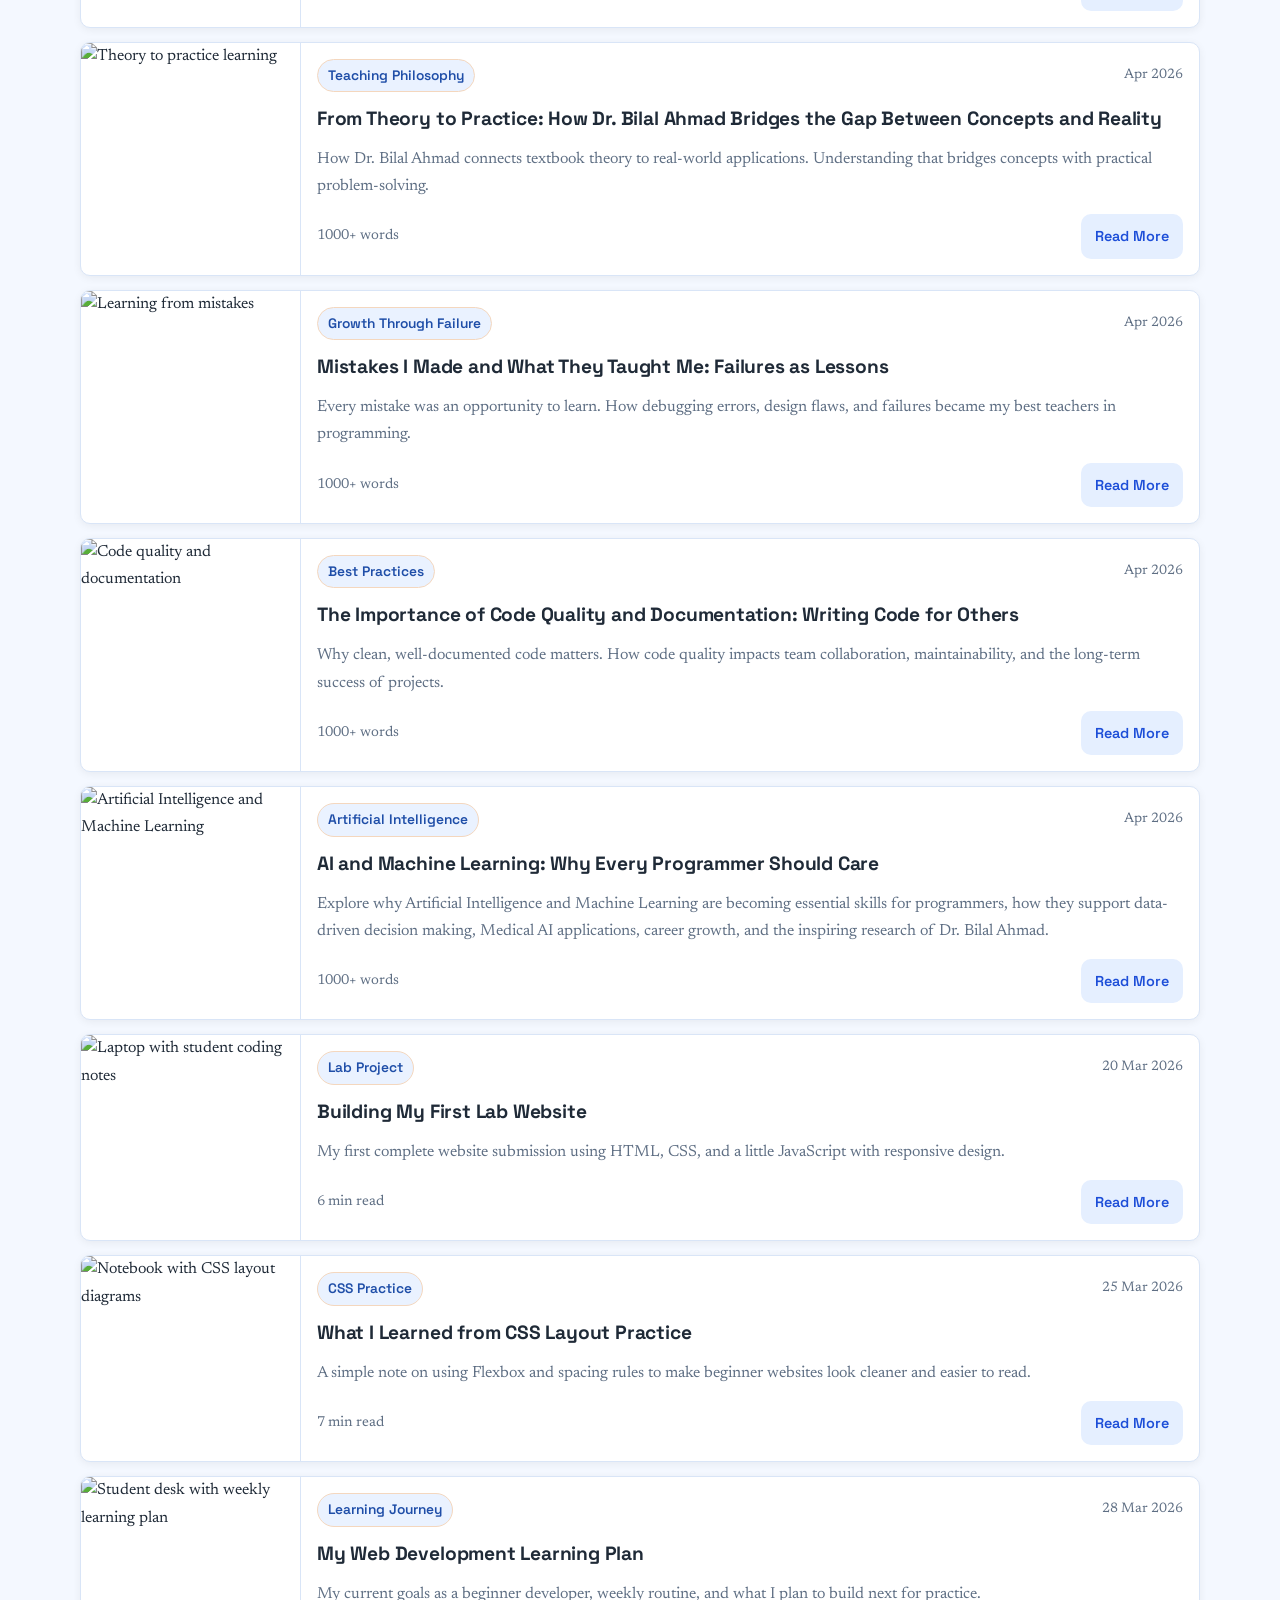
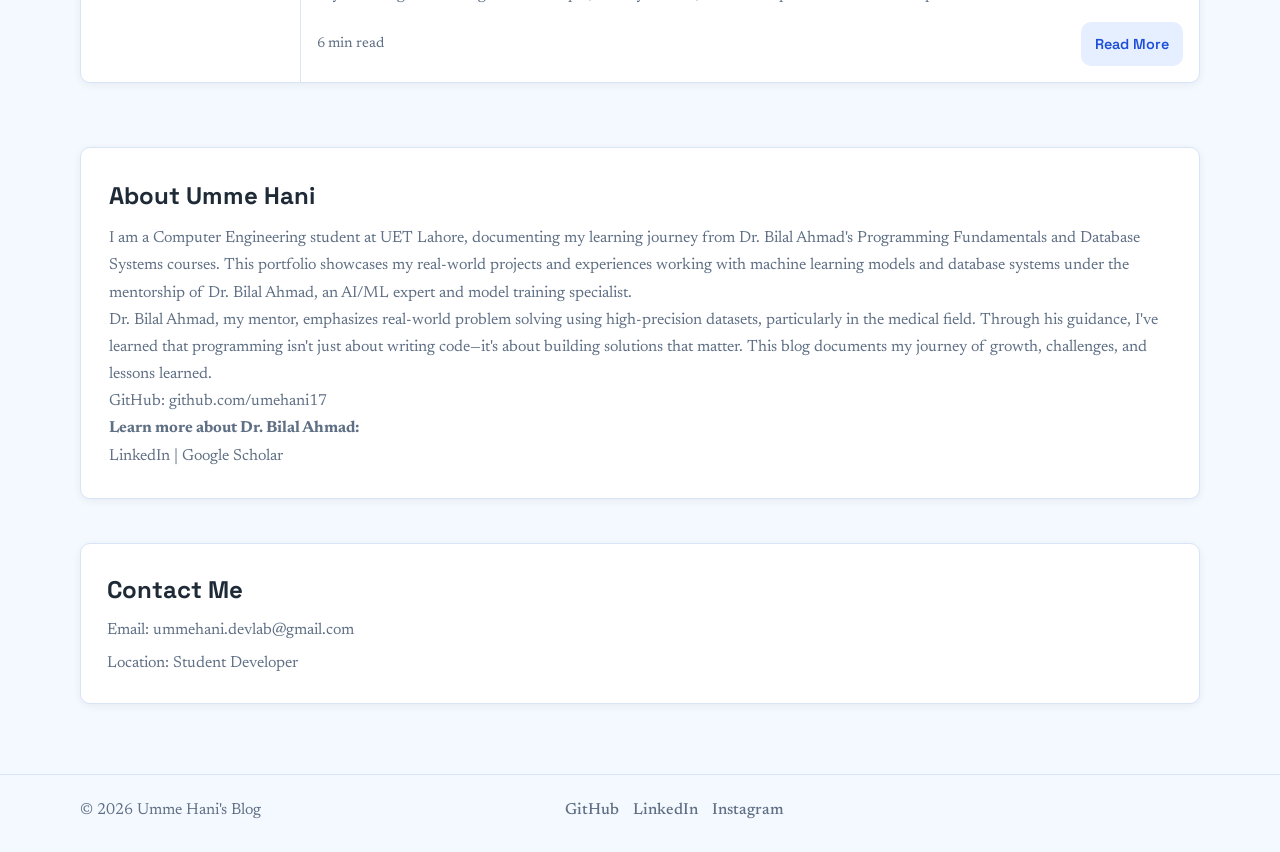
==== commit ac567fbf: "Added AI and Machine Learning blog post with homepage integration" ====
--- a/index.html
+++ b/index.html
@@ -2,7 +2,7 @@
 <html lang="en">
 <head>
   <meta charset="UTF-8" />
-  <meta name="viewport" content="width=device-width, initial-scale=1.0" />ss
+  <meta name="viewport" content="width=device-width, initial-scale=1.0" />
   <title>Umme Hani Blog | Beginner Web Journal</title>
   <meta
     name="description"
@@ -162,6 +162,29 @@
               </div>
             </div>
           </article>
+          <article class="post-card" data-search="artificial intelligence machine learning ai medical ai data science programming career dr bilal">
+  <a href="post_ai_importance.html" class="post-thumb-link" aria-label="Read AI and Machine Learning post">
+    <img class="post-thumb" src="https://picsum.photos/id/180/900/520" alt="Artificial Intelligence and Machine Learning" loading="lazy" />
+  </a>
+
+  <div class="post-content">
+    <div class="post-meta-top">
+      <span class="badge">Artificial Intelligence</span>
+      <span>Apr 2026</span>
+    </div>
+
+    <h3>AI and Machine Learning: Why Every Programmer Should Care</h3>
+
+    <p>
+      Explore why Artificial Intelligence and Machine Learning are becoming essential skills for programmers, how they support data-driven decision making, Medical AI applications, career growth, and the inspiring research of Dr. Bilal Ahmad.
+    </p>
+
+    <div class="post-meta-bottom">
+      <span>1000+ words</span>
+      <a href="post_ai_importance.html" class="btn btn-secondary">Read More</a>
+    </div>
+  </div>
+</article>
           <article class="post-card" data-search="first lab website html css beginner project">
   <a href="post1.html" class="post-thumb-link" aria-label="Read first lab website post">
     <img class="post-thumb" src="https://picsum.photos/id/20/900/520" alt="Laptop with student coding notes" loading="lazy" />
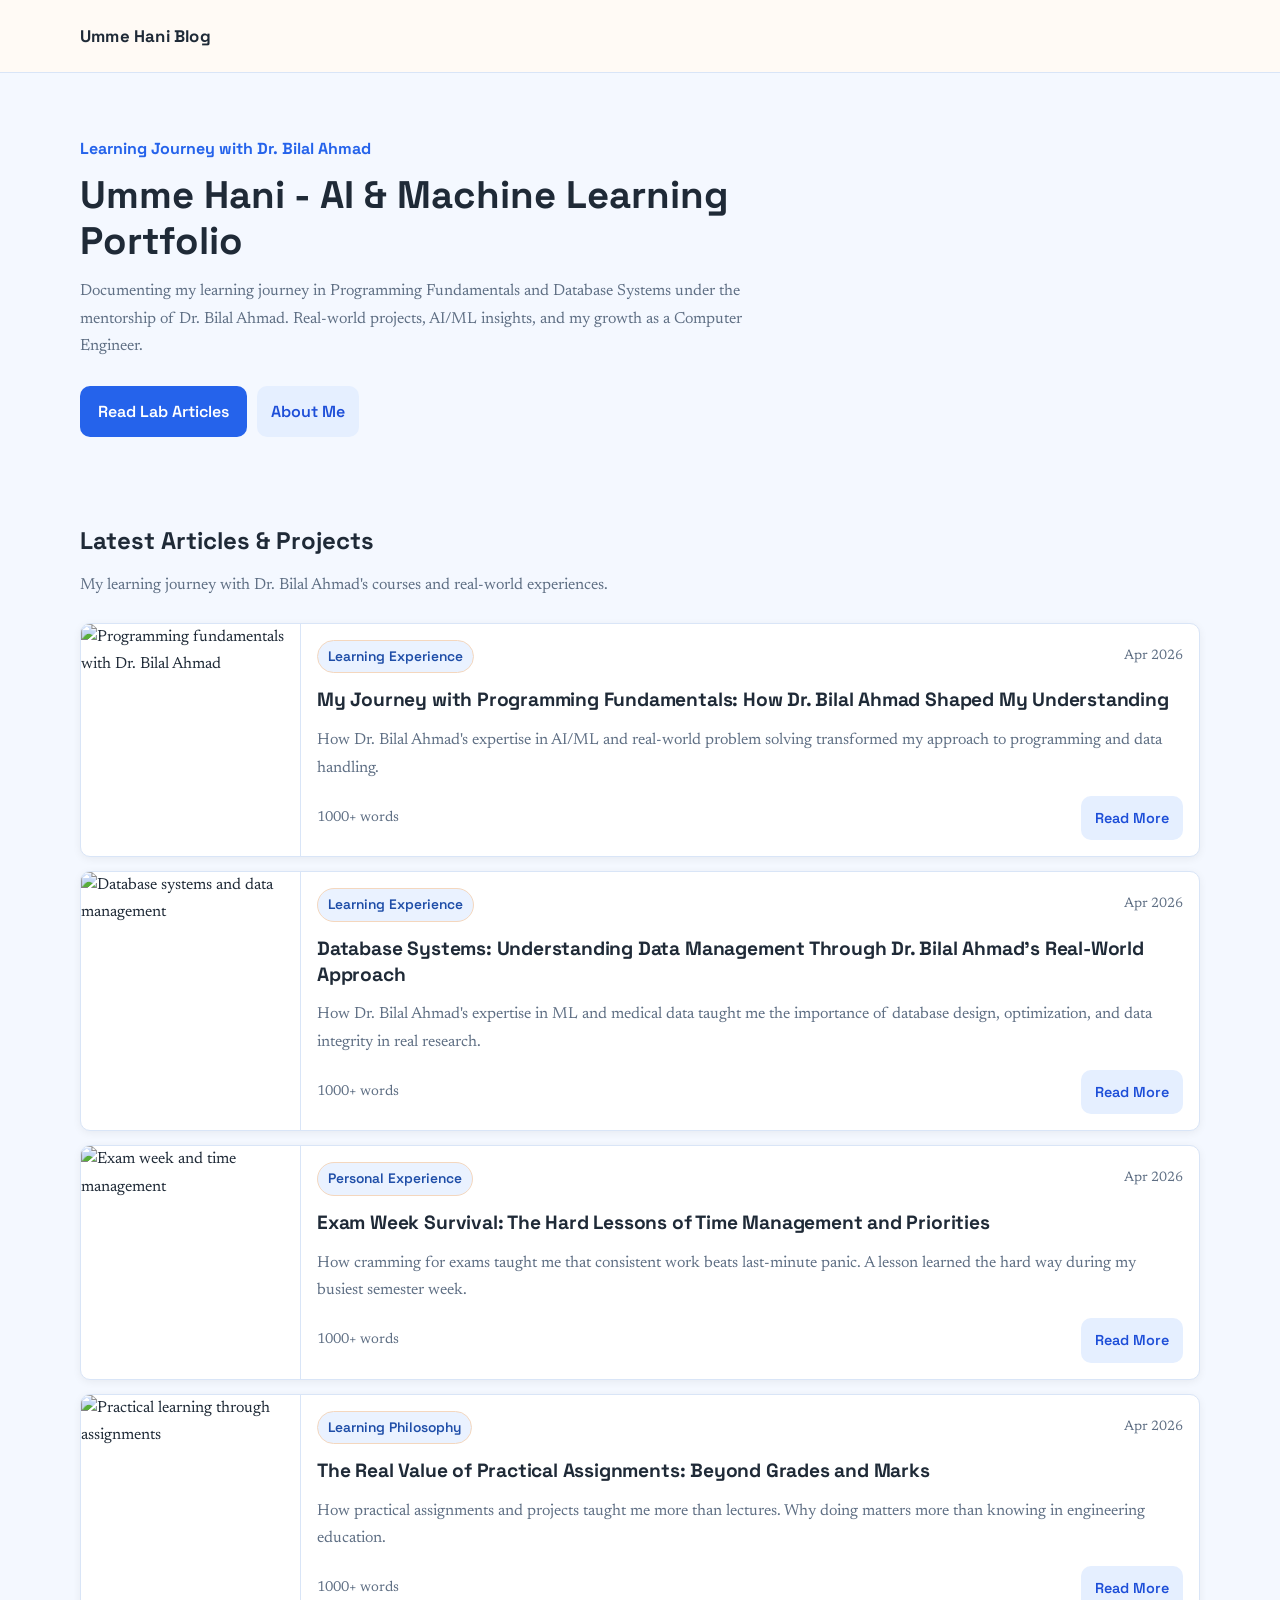
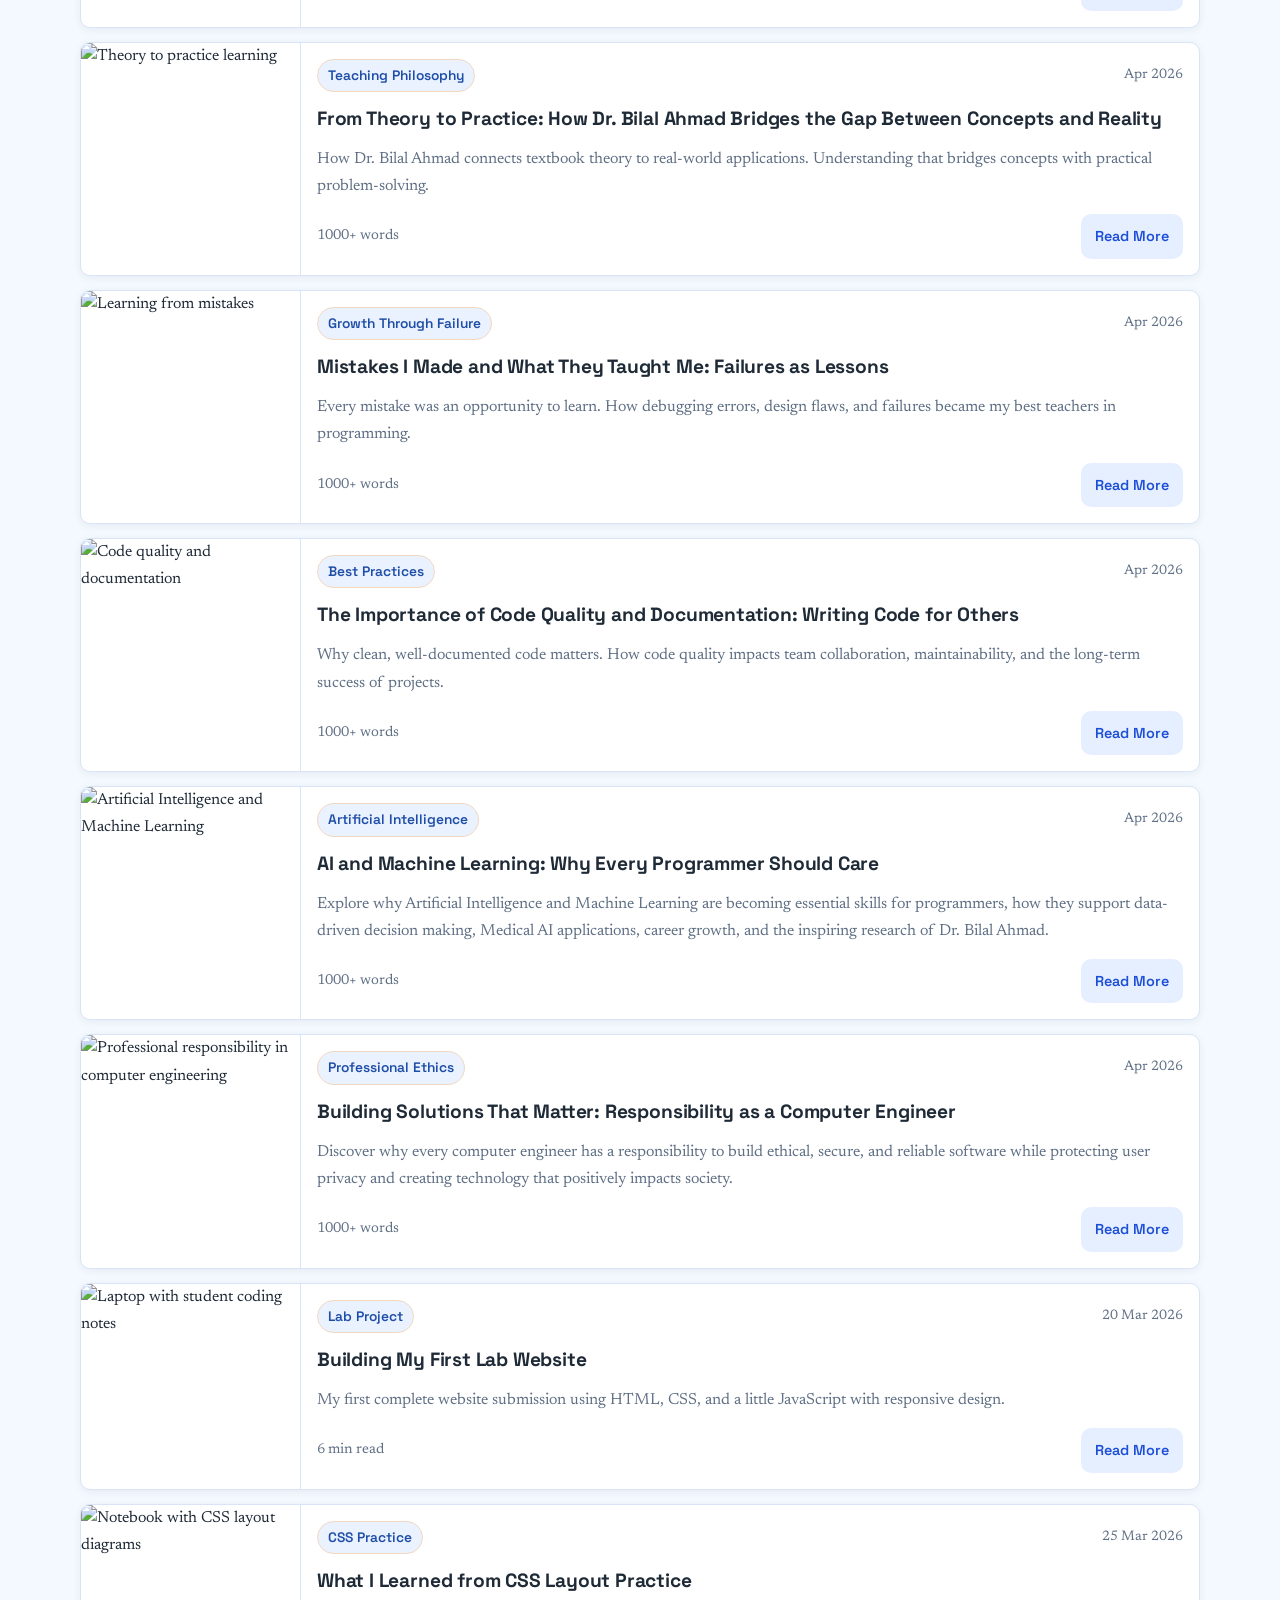
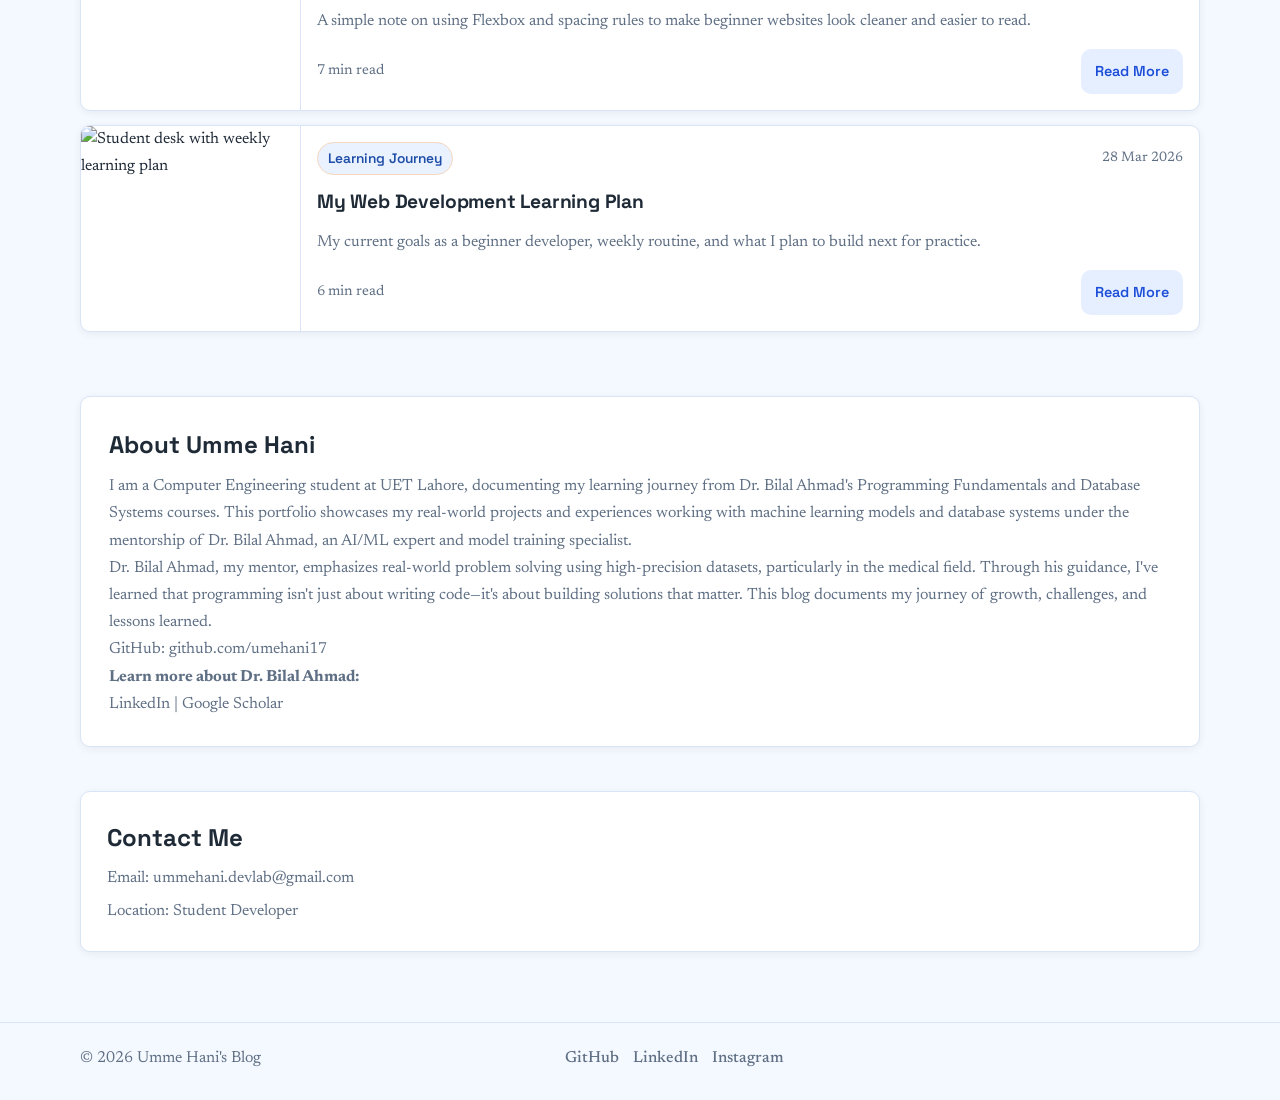
==== commit 9d5a1e72: "Added professional ethics blog post and updated homepage with new article" ====
--- a/index.html
+++ b/index.html
@@ -185,6 +185,30 @@
     </div>
   </div>
 </article>
+<article class="post-card" data-search="computer engineer responsibility ethics data privacy medical ethics software engineering social responsibility">
+  <a href="post_engineer_responsibility.html" class="post-thumb-link" aria-label="Read Responsibility as a Computer Engineer post">
+    <img class="post-thumb" src="https://picsum.photos/id/1073/900/520" alt="Professional responsibility in computer engineering" loading="lazy" />
+  </a>
+
+  <div class="post-content">
+    <div class="post-meta-top">
+      <span class="badge">Professional Ethics</span>
+      <span>Apr 2026</span>
+    </div>
+
+    <h3>Building Solutions That Matter: Responsibility as a Computer Engineer</h3>
+
+    <p>
+      Discover why every computer engineer has a responsibility to build ethical, secure, and reliable software while protecting user privacy and creating technology that positively impacts society.
+    </p>
+
+    <div class="post-meta-bottom">
+      <span>1000+ words</span>
+      <a href="post_engineer_responsibility.html" class="btn btn-secondary">Read More</a>
+    </div>
+  </div>
+</article>
+
           <article class="post-card" data-search="first lab website html css beginner project">
   <a href="post1.html" class="post-thumb-link" aria-label="Read first lab website post">
     <img class="post-thumb" src="https://picsum.photos/id/20/900/520" alt="Laptop with student coding notes" loading="lazy" />
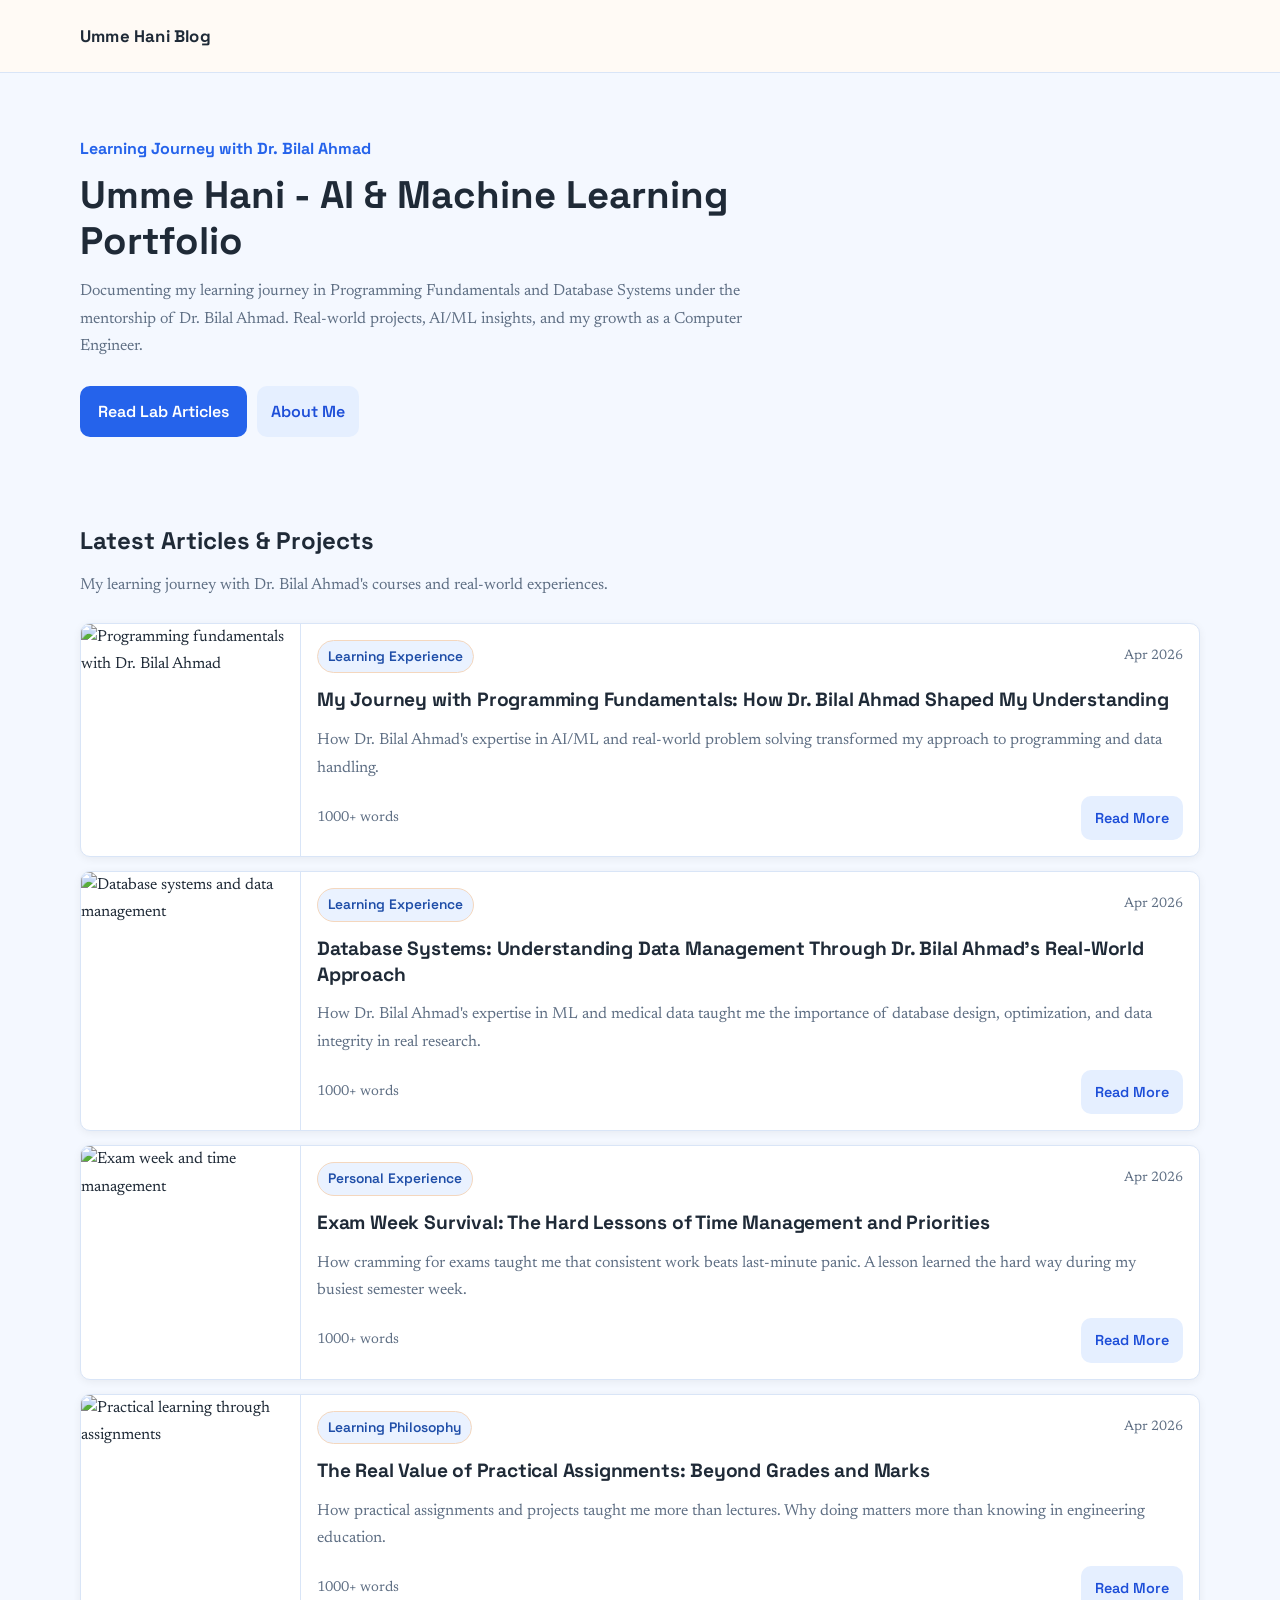
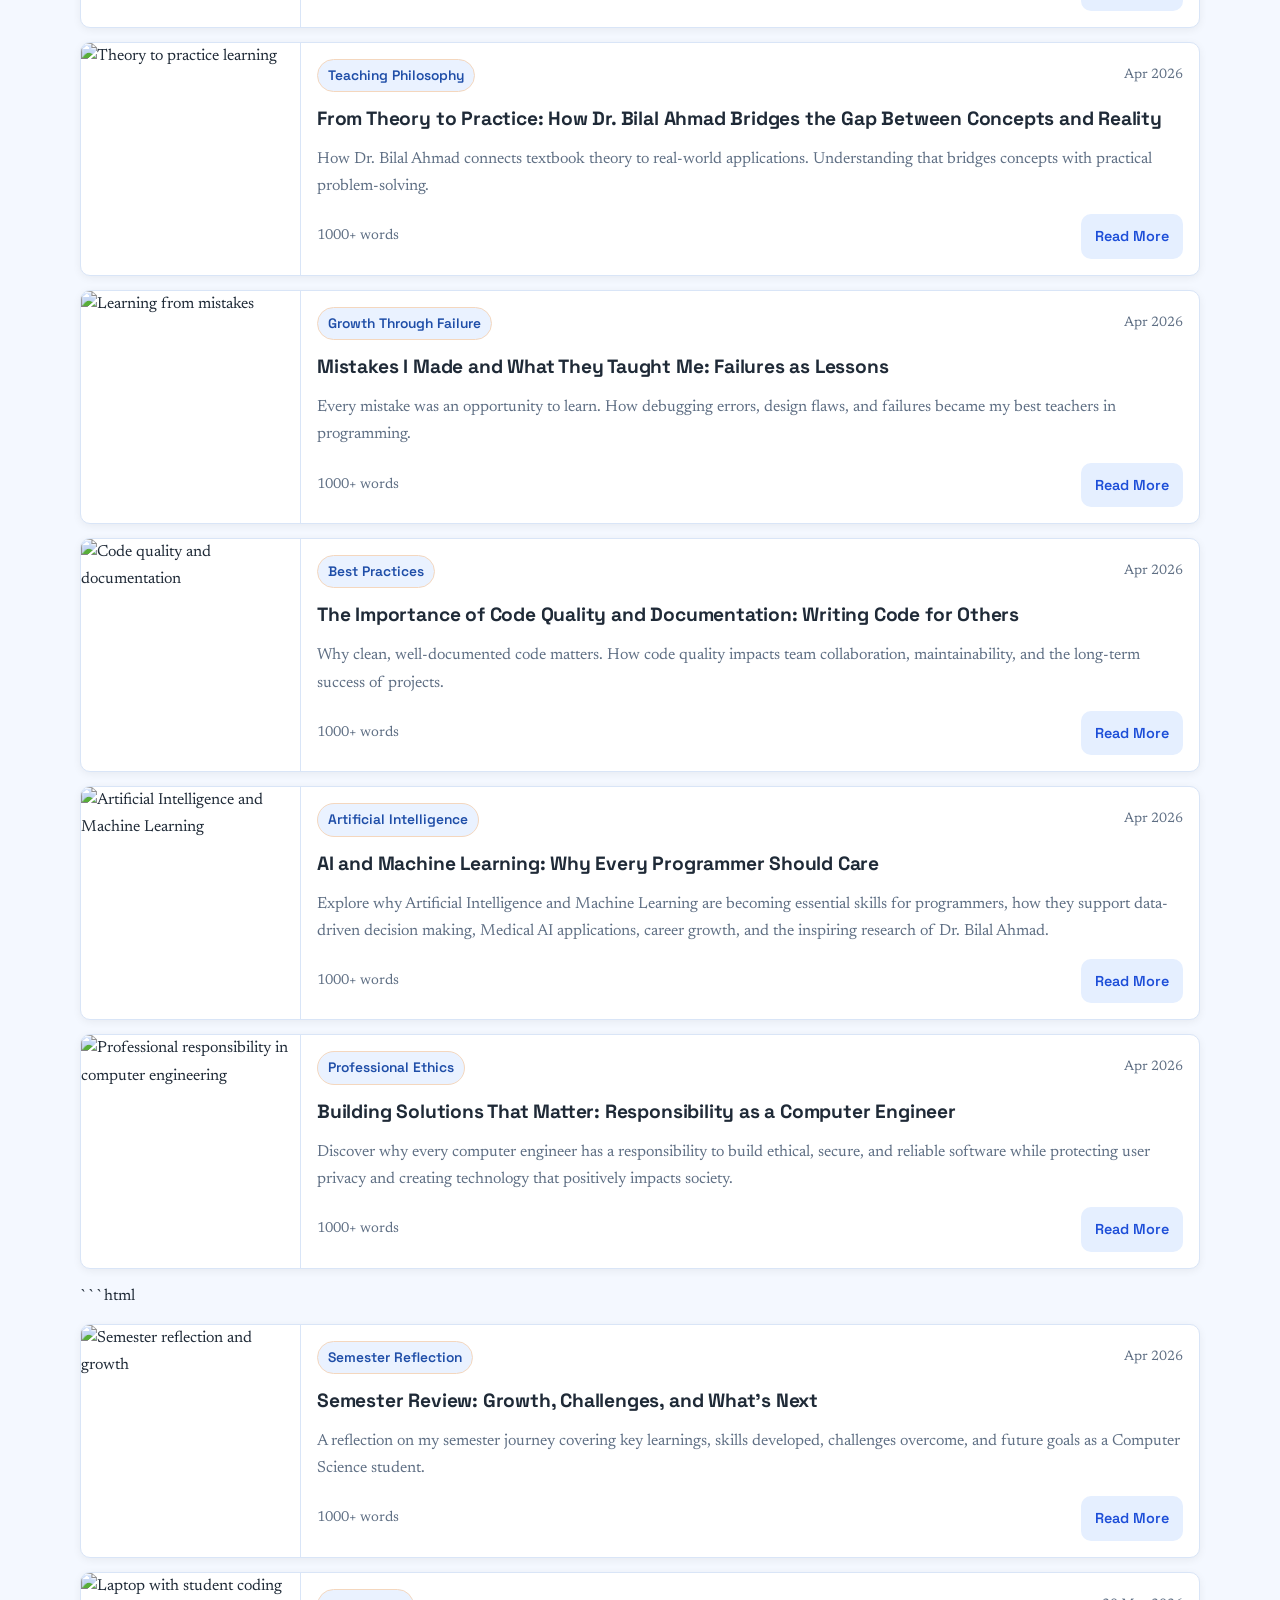
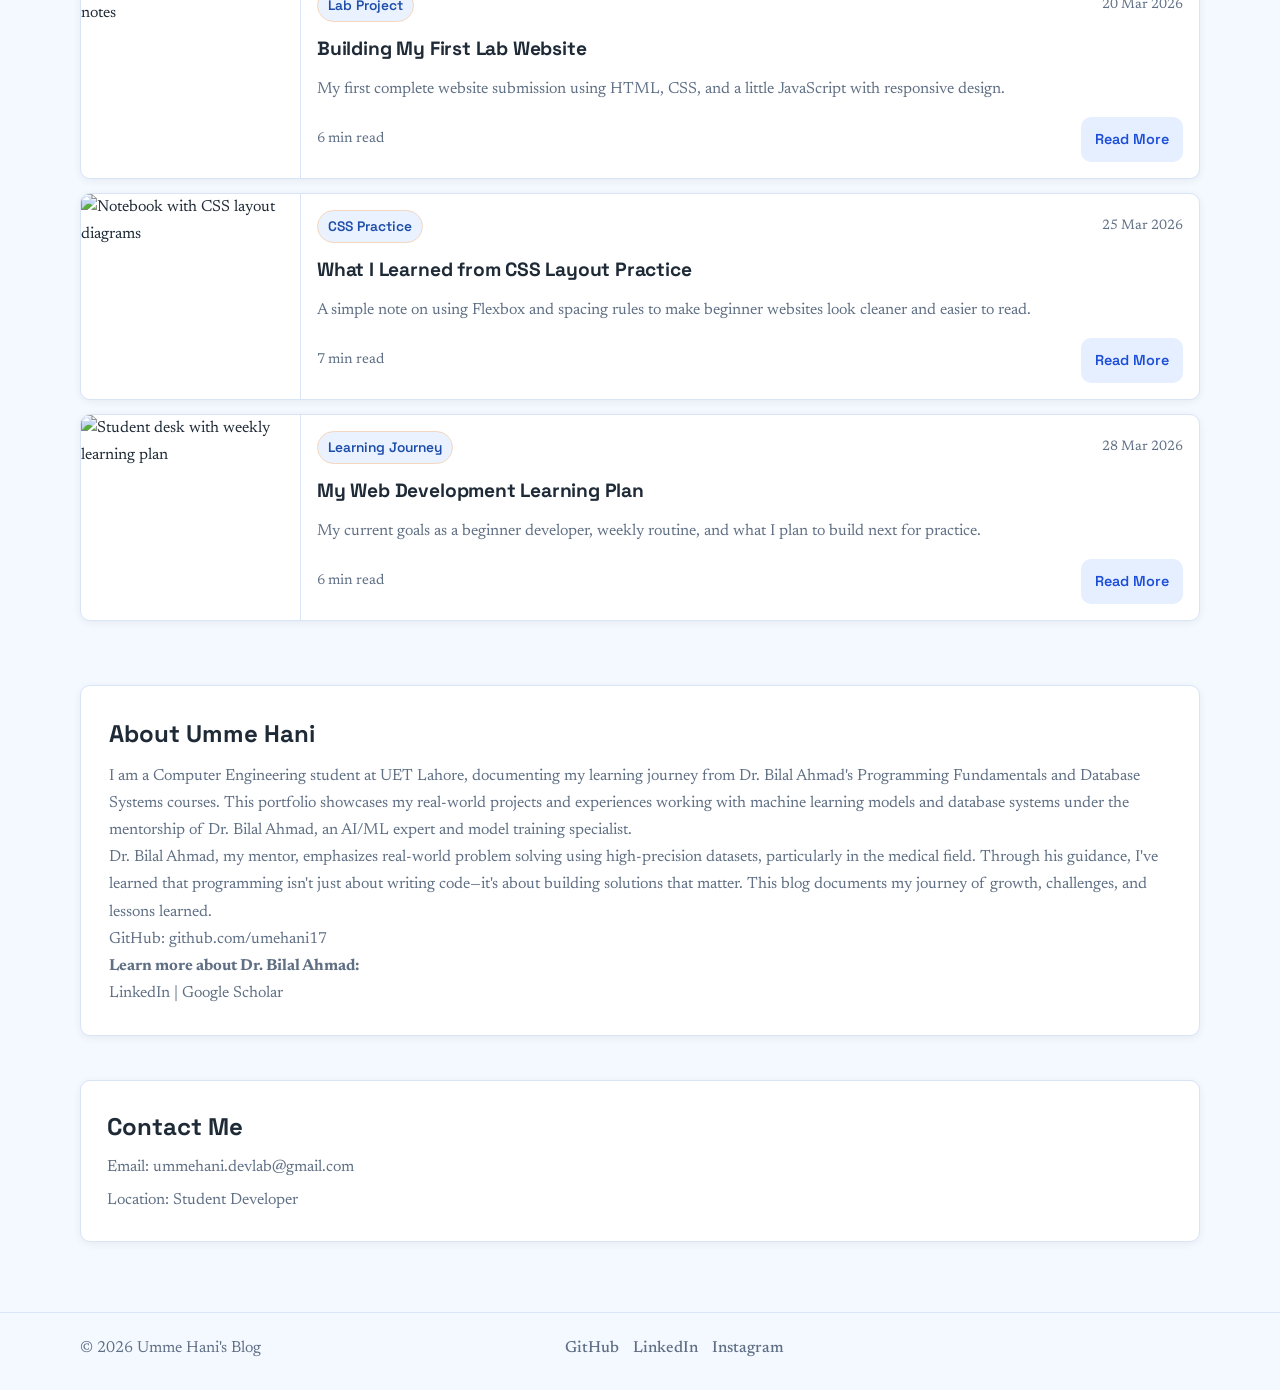
==== commit 70272ef6: "Added semester review blog post and updated homepage with new article" ====
--- a/index.html
+++ b/index.html
@@ -208,7 +208,30 @@
     </div>
   </div>
 </article>
-
+```html
+<article class="post-card" data-search="semester review growth challenges programming learning computer science reflection goals">
+  <a href="post_semester_review.html" class="post-thumb-link" aria-label="Read Semester Review post">
+    <img class="post-thumb" src="https://picsum.photos/id/1067/900/520" alt="Semester reflection and growth" loading="lazy" />
+  </a>
+
+  <div class="post-content">
+    <div class="post-meta-top">
+      <span class="badge">Semester Reflection</span>
+      <span>Apr 2026</span>
+    </div>
+
+    <h3>Semester Review: Growth, Challenges, and What's Next</h3>
+
+    <p>
+      A reflection on my semester journey covering key learnings, skills developed, challenges overcome, and future goals as a Computer Science student.
+    </p>
+
+    <div class="post-meta-bottom">
+      <span>1000+ words</span>
+      <a href="post_semester_review.html" class="btn btn-secondary">Read More</a>
+    </div>
+  </div>
+</article>
           <article class="post-card" data-search="first lab website html css beginner project">
   <a href="post1.html" class="post-thumb-link" aria-label="Read first lab website post">
     <img class="post-thumb" src="https://picsum.photos/id/20/900/520" alt="Laptop with student coding notes" loading="lazy" />
